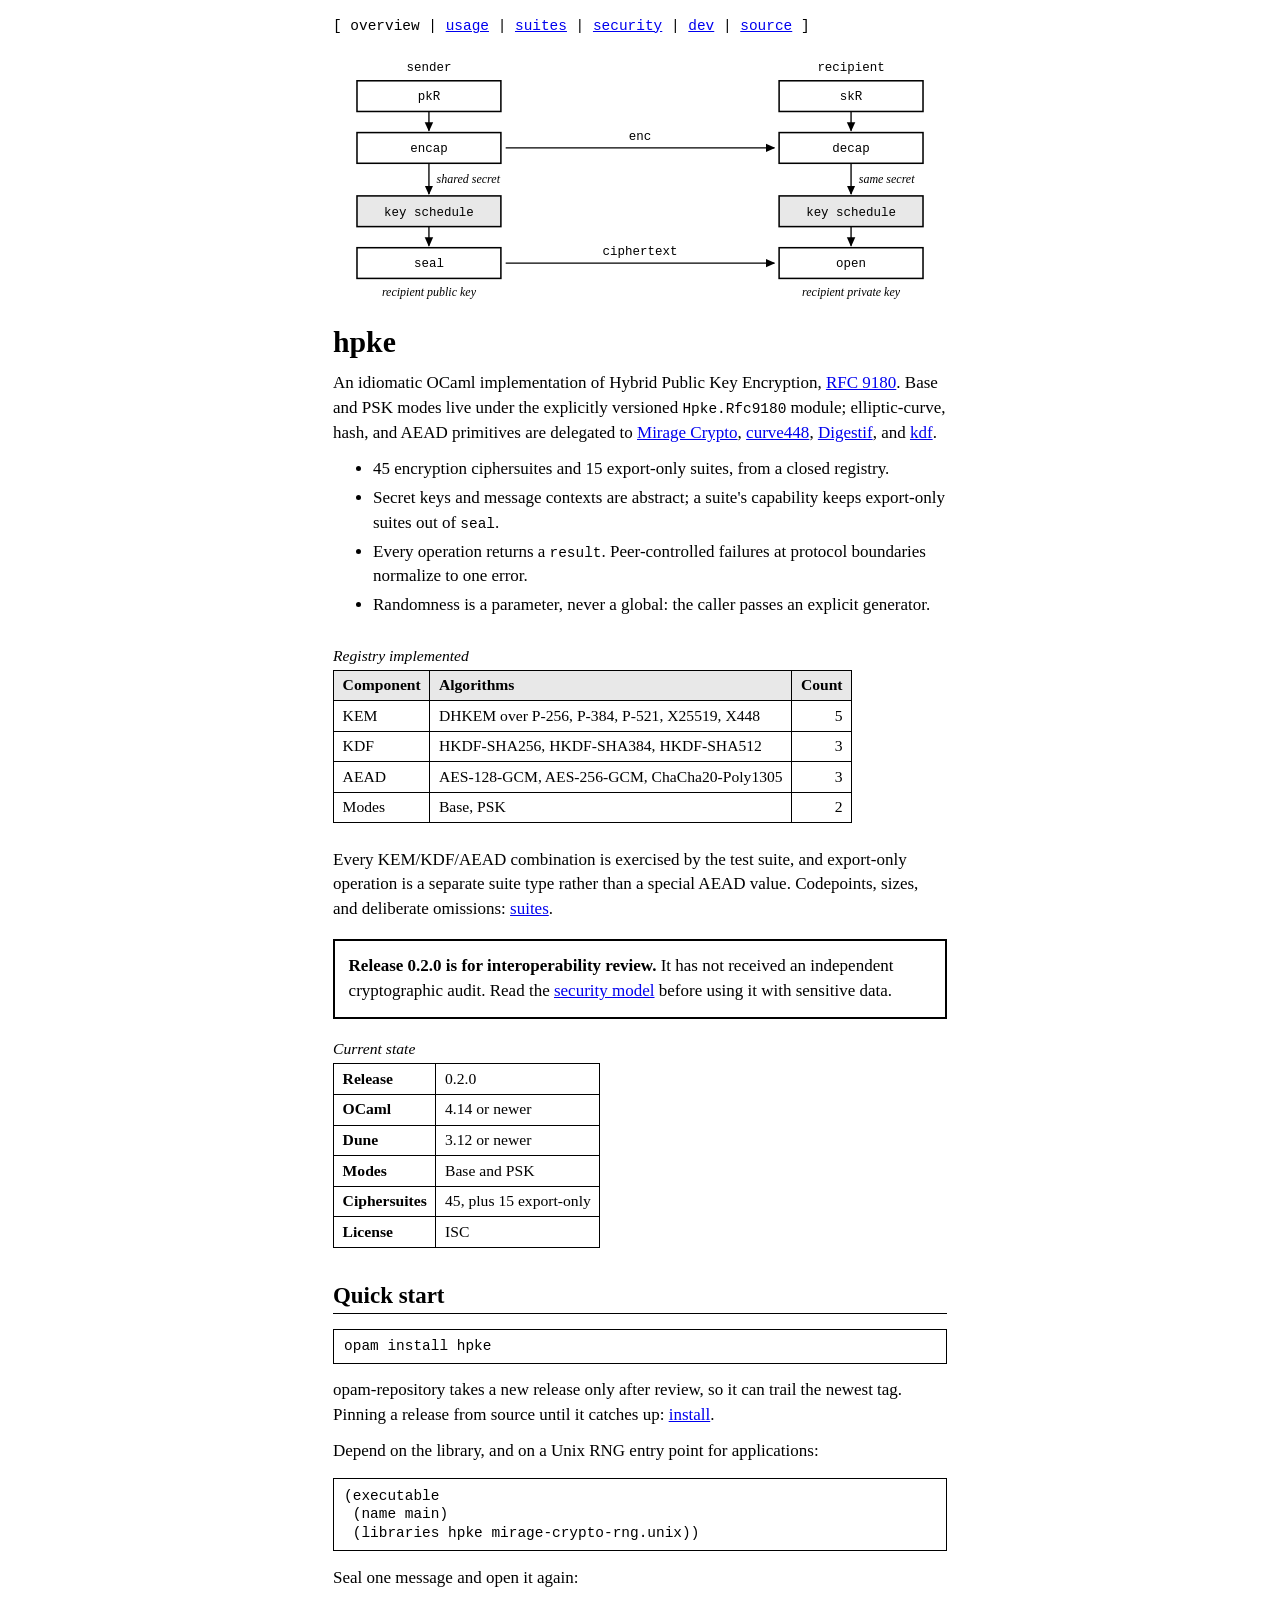
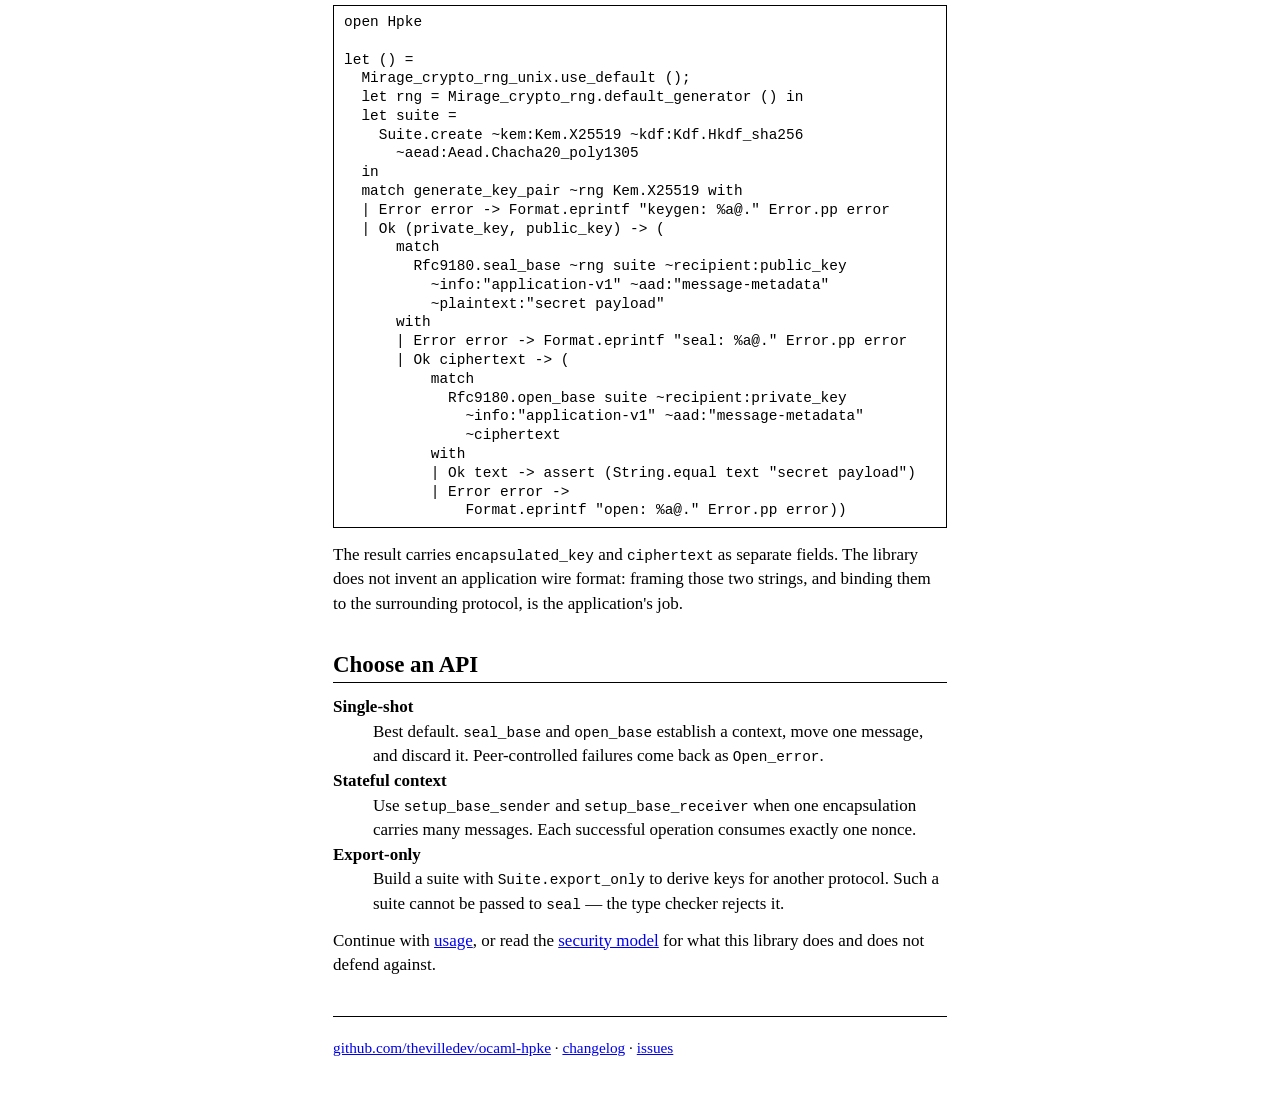
==== website/index.html @ 6ba90f2e "docs: update website release facts for 0.2.0 (#8) The website was written against 0.1.0 and merged a" ====
<!doctype html>
<html lang="en">
  <head>
    <meta charset="utf-8">
    <meta name="viewport" content="width=device-width, initial-scale=1">
    <meta
      name="description"
      content="hpke is an idiomatic OCaml implementation of RFC 9180 Hybrid Public Key Encryption, offering Base and PSK modes on Mirage Crypto primitives."
    >
    <meta name="theme-color" content="#ffffff">
    <meta property="og:type" content="website">
    <meta property="og:title" content="hpke">
    <meta
      property="og:description"
      content="RFC 9180 Hybrid Public Key Encryption for OCaml. Base and PSK modes, abstract keys, explicit randomness."
    >
    <meta property="og:url" content="https://ville.dev/ocaml-hpke/">
    <meta property="og:image" content="https://ville.dev/ocaml-hpke/og.png">
    <meta property="og:image:width" content="1200">
    <meta property="og:image:height" content="630">
    <meta property="og:image:alt" content="hpke — RFC 9180 Hybrid Public Key Encryption for OCaml">
    <meta name="twitter:card" content="summary_large_image">
    <meta name="twitter:title" content="hpke">
    <meta name="twitter:description" content="RFC 9180 Hybrid Public Key Encryption for OCaml. Base and PSK modes, abstract keys, explicit randomness.">
    <meta name="twitter:image" content="https://ville.dev/ocaml-hpke/og.png">
    <meta name="twitter:image:alt" content="hpke — RFC 9180 Hybrid Public Key Encryption for OCaml">
    <link rel="canonical" href="https://ville.dev/ocaml-hpke/">
    <link rel="stylesheet" href="styles.css">
    <title>hpke: RFC 9180 Hybrid Public Key Encryption for OCaml</title>
  </head>
  <body>
    <a class="skip-link" href="#content">Skip to content</a>
    <nav class="top" aria-label="Primary navigation">
      [ overview |
      <a href="usage.html">usage</a> |
      <a href="suites.html">suites</a> |
      <a href="security.html">security</a> |
      <a href="development.html">dev</a> |
      <a href="https://github.com/thevilledev/ocaml-hpke">source</a> ]
    </nav>

    <main id="content">
      <svg class="diagram diagram-wide" viewBox="0 0 640 268" role="img"
        aria-label="A sender encapsulates to the recipient public key, runs the HPKE key schedule, and seals a message. The encapsulated key and the ciphertext travel to the recipient, which decapsulates with its private key, runs the same key schedule, and opens the message.">
        <defs>
          <marker id="tip-w" viewBox="0 0 10 10" refX="9" refY="5" markerWidth="7" markerHeight="7" orient="auto">
            <path d="M0 0.5 L10 5 L0 9.5 Z" fill="currentColor"></path>
          </marker>
        </defs>

        <text class="lbl" x="100" y="20">sender</text>
        <rect class="box" x="25" y="30" width="150" height="32"></rect>
        <text class="lbl" x="100" y="46" dy="0.35em">pkR</text>
        <path class="flow" d="M100 62 L100 82" marker-end="url(#tip-w)"></path>
        <rect class="box" x="25" y="84" width="150" height="32"></rect>
        <text class="lbl" x="100" y="100" dy="0.35em">encap</text>
        <path class="flow" d="M100 116 L100 148" marker-end="url(#tip-w)"></path>
        <text class="cap start" x="108" y="137">shared secret</text>
        <rect class="box box-key" x="25" y="150" width="150" height="32"></rect>
        <text class="lbl" x="100" y="166" dy="0.35em">key schedule</text>
        <path class="flow" d="M100 182 L100 202" marker-end="url(#tip-w)"></path>
        <rect class="box" x="25" y="204" width="150" height="32"></rect>
        <text class="lbl" x="100" y="220" dy="0.35em">seal</text>
        <text class="cap" x="100" y="254">recipient public key</text>

        <path class="flow" d="M180 100 L460 100" marker-end="url(#tip-w)"></path>
        <text class="lbl" x="320" y="92">enc</text>
        <path class="flow" d="M180 220 L460 220" marker-end="url(#tip-w)"></path>
        <text class="lbl" x="320" y="212">ciphertext</text>

        <text class="lbl" x="540" y="20">recipient</text>
        <rect class="box" x="465" y="30" width="150" height="32"></rect>
        <text class="lbl" x="540" y="46" dy="0.35em">skR</text>
        <path class="flow" d="M540 62 L540 82" marker-end="url(#tip-w)"></path>
        <rect class="box" x="465" y="84" width="150" height="32"></rect>
        <text class="lbl" x="540" y="100" dy="0.35em">decap</text>
        <path class="flow" d="M540 116 L540 148" marker-end="url(#tip-w)"></path>
        <text class="cap start" x="548" y="137">same secret</text>
        <rect class="box box-key" x="465" y="150" width="150" height="32"></rect>
        <text class="lbl" x="540" y="166" dy="0.35em">key schedule</text>
        <path class="flow" d="M540 182 L540 202" marker-end="url(#tip-w)"></path>
        <rect class="box" x="465" y="204" width="150" height="32"></rect>
        <text class="lbl" x="540" y="220" dy="0.35em">open</text>
        <text class="cap" x="540" y="254">recipient private key</text>
      </svg>

      <svg class="diagram diagram-tall" viewBox="0 0 300 538" role="img"
        aria-label="A sender encapsulates to the recipient public key, runs the HPKE key schedule, and seals a message. The encapsulated key and the ciphertext travel to the recipient, which decapsulates with its private key, runs the same key schedule, and opens the message.">
        <defs>
          <marker id="tip-t" viewBox="0 0 10 10" refX="9" refY="5" markerWidth="7" markerHeight="7" orient="auto">
            <path d="M0 0.5 L10 5 L0 9.5 Z" fill="currentColor"></path>
          </marker>
        </defs>

        <text class="lbl" x="150" y="16">sender</text>
        <rect class="box" x="65" y="26" width="170" height="30"></rect>
        <text class="lbl" x="150" y="41" dy="0.35em">pkR</text>
        <path class="flow" d="M150 56 L150 74" marker-end="url(#tip-t)"></path>
        <rect class="box" x="65" y="76" width="170" height="30"></rect>
        <text class="lbl" x="150" y="91" dy="0.35em">encap</text>
        <path class="flow" d="M150 106 L150 124" marker-end="url(#tip-t)"></path>
        <rect class="box box-key" x="65" y="126" width="170" height="30"></rect>
        <text class="lbl" x="150" y="141" dy="0.35em">key schedule</text>
        <path class="flow" d="M150 156 L150 174" marker-end="url(#tip-t)"></path>
        <rect class="box" x="65" y="176" width="170" height="30"></rect>
        <text class="lbl" x="150" y="191" dy="0.35em">seal</text>
        <text class="cap" x="150" y="222">recipient public key</text>

        <path class="flow" d="M112 252 L112 298" marker-end="url(#tip-t)"></path>
        <text class="lbl end" x="104" y="280">enc</text>
        <path class="flow" d="M188 252 L188 298" marker-end="url(#tip-t)"></path>
        <text class="lbl start" x="196" y="280">ciphertext</text>

        <text class="lbl" x="150" y="318">recipient</text>
        <rect class="box" x="65" y="328" width="170" height="30"></rect>
        <text class="lbl" x="150" y="343" dy="0.35em">skR</text>
        <path class="flow" d="M150 358 L150 376" marker-end="url(#tip-t)"></path>
        <rect class="box" x="65" y="378" width="170" height="30"></rect>
        <text class="lbl" x="150" y="393" dy="0.35em">decap</text>
        <path class="flow" d="M150 408 L150 426" marker-end="url(#tip-t)"></path>
        <rect class="box box-key" x="65" y="428" width="170" height="30"></rect>
        <text class="lbl" x="150" y="443" dy="0.35em">key schedule</text>
        <path class="flow" d="M150 458 L150 476" marker-end="url(#tip-t)"></path>
        <rect class="box" x="65" y="478" width="170" height="30"></rect>
        <text class="lbl" x="150" y="493" dy="0.35em">open</text>
        <text class="cap" x="150" y="526">recipient private key</text>
      </svg>
      <h1>hpke</h1>

      <p>
        An idiomatic OCaml implementation of Hybrid Public Key Encryption,
        <a href="https://www.rfc-editor.org/rfc/rfc9180.html">RFC 9180</a>. Base
        and PSK modes live under the explicitly versioned
        <code>Hpke.Rfc9180</code> module; elliptic-curve, hash, and AEAD
        primitives are delegated to
        <a href="https://github.com/mirage/mirage-crypto">Mirage Crypto</a>,
        <a href="https://github.com/thevilledev/ocaml-curve448">curve448</a>,
        <a href="https://github.com/mirage/digestif">Digestif</a>, and
        <a href="https://github.com/mirage/kdf">kdf</a>.
      </p>

      <ul>
        <li>45 encryption ciphersuites and 15 export-only suites, from a closed registry.</li>
        <li>Secret keys and message contexts are abstract; a suite's capability keeps export-only suites out of <code>seal</code>.</li>
        <li>Every operation returns a <code>result</code>. Peer-controlled failures at protocol boundaries normalize to one error.</li>
        <li>Randomness is a parameter, never a global: the caller passes an explicit generator.</li>
      </ul>

      <div class="table-scroll">
        <table>
          <caption>Registry implemented</caption>
          <thead>
            <tr>
              <th scope="col">Component</th>
              <th scope="col">Algorithms</th>
              <th scope="col" class="n">Count</th>
            </tr>
          </thead>
          <tbody>
            <tr><td>KEM</td><td>DHKEM over P-256, P-384, P-521, X25519, X448</td><td class="n">5</td></tr>
            <tr><td>KDF</td><td>HKDF-SHA256, HKDF-SHA384, HKDF-SHA512</td><td class="n">3</td></tr>
            <tr><td>AEAD</td><td>AES-128-GCM, AES-256-GCM, ChaCha20-Poly1305</td><td class="n">3</td></tr>
            <tr><td>Modes</td><td>Base, PSK</td><td class="n">2</td></tr>
          </tbody>
        </table>
      </div>

      <p>
        Every KEM/KDF/AEAD combination is exercised by the test suite, and
        export-only operation is a separate suite type rather than a special
        AEAD value. Codepoints, sizes, and deliberate omissions:
        <a href="suites.html">suites</a>.
      </p>

      <div class="notice">
        <p>
          <strong>Release 0.2.0 is for interoperability review.</strong> It has
          not received an independent cryptographic audit. Read the
          <a href="security.html">security model</a> before using it with
          sensitive data.
        </p>
      </div>

      <table>
        <caption>Current state</caption>
        <tbody>
          <tr><th scope="row">Release</th><td>0.2.0</td></tr>
          <tr><th scope="row">OCaml</th><td>4.14 or newer</td></tr>
          <tr><th scope="row">Dune</th><td>3.12 or newer</td></tr>
          <tr><th scope="row">Modes</th><td>Base and PSK</td></tr>
          <tr><th scope="row">Ciphersuites</th><td>45, plus 15 export-only</td></tr>
          <tr><th scope="row">License</th><td>ISC</td></tr>
        </tbody>
      </table>

      <h2 id="quick-start">Quick start</h2>

      <pre><code>opam install hpke</code></pre>

      <p>
        opam-repository takes a new release only after review, so it can trail
        the newest tag. Pinning a release from source until it catches up:
        <a href="usage.html#install">install</a>.
      </p>

      <p>Depend on the library, and on a Unix RNG entry point for applications:</p>

      <pre><code>(executable
 (name main)
 (libraries hpke mirage-crypto-rng.unix))</code></pre>

      <p>Seal one message and open it again:</p>

      <pre><code>open Hpke

let () =
  Mirage_crypto_rng_unix.use_default ();
  let rng = Mirage_crypto_rng.default_generator () in
  let suite =
    Suite.create ~kem:Kem.X25519 ~kdf:Kdf.Hkdf_sha256
      ~aead:Aead.Chacha20_poly1305
  in
  match generate_key_pair ~rng Kem.X25519 with
  | Error error -&gt; Format.eprintf "keygen: %a@." Error.pp error
  | Ok (private_key, public_key) -&gt; (
      match
        Rfc9180.seal_base ~rng suite ~recipient:public_key
          ~info:"application-v1" ~aad:"message-metadata"
          ~plaintext:"secret payload"
      with
      | Error error -&gt; Format.eprintf "seal: %a@." Error.pp error
      | Ok ciphertext -&gt; (
          match
            Rfc9180.open_base suite ~recipient:private_key
              ~info:"application-v1" ~aad:"message-metadata"
              ~ciphertext
          with
          | Ok text -&gt; assert (String.equal text "secret payload")
          | Error error -&gt;
              Format.eprintf "open: %a@." Error.pp error))</code></pre>

      <p>
        The result carries <code>encapsulated_key</code> and
        <code>ciphertext</code> as separate fields. The library does not invent
        an application wire format: framing those two strings, and binding them
        to the surrounding protocol, is the application's job.
      </p>

      <h2 id="choose-an-api">Choose an API</h2>

      <dl>
        <dt><strong>Single-shot</strong></dt>
        <dd>Best default. <code>seal_base</code> and <code>open_base</code> establish a context, move one message, and discard it. Peer-controlled failures come back as <code>Open_error</code>.</dd>
        <dt><strong>Stateful context</strong></dt>
        <dd>Use <code>setup_base_sender</code> and <code>setup_base_receiver</code> when one encapsulation carries many messages. Each successful operation consumes exactly one nonce.</dd>
        <dt><strong>Export-only</strong></dt>
        <dd>Build a suite with <code>Suite.export_only</code> to derive keys for another protocol. Such a suite cannot be passed to <code>seal</code> — the type checker rejects it.</dd>
      </dl>

      <p>
        Continue with <a href="usage.html">usage</a>, or read the
        <a href="security.html">security model</a> for what this library
        does and does not defend against.
      </p>
    </main>

    <footer>
      <p>
        <a href="https://github.com/thevilledev/ocaml-hpke">github.com/thevilledev/ocaml-hpke</a>
        &middot; <a href="https://github.com/thevilledev/ocaml-hpke/blob/main/CHANGES.md">changelog</a>
        &middot; <a href="https://github.com/thevilledev/ocaml-hpke/issues">issues</a>
      </p>
    </footer>
  </body>
</html>
---- website/styles.css ----
/* hpke — plain black-on-white documentation. */

* {
  box-sizing: border-box;
}

html {
  background: #fff;
  color: #000;
}

body {
  margin: 0 auto;
  padding: 0.75rem 1rem 3rem;
  max-width: 76ch;
  font-family: "Times New Roman", Times, serif;
  font-size: 1.0625rem;
  line-height: 1.45;
}

h1,
h2,
h3 {
  line-height: 1.2;
  margin: 1.5em 0 0.4em;
}

h1 {
  margin-top: 0.5em;
  font-size: 1.75em;
}

h2 {
  font-size: 1.35em;
  border-bottom: 1px solid #000;
  padding-bottom: 0.15em;
}

h3 {
  font-size: 1.1em;
}

p,
ul,
ol,
dl {
  margin: 0.7em 0;
}

li {
  margin: 0.25em 0;
}

a {
  color: #00e;
}

a:visited {
  color: #551a8b;
}

hr {
  border: 0;
  border-top: 1px solid #000;
  margin: 1.6em 0;
}

code,
pre,
samp,
kbd {
  font-family: ui-monospace, "SF Mono", Menlo, Consolas, "Liberation Mono", monospace;
  font-size: 0.85em;
}

pre {
  padding: 0.5em 0.7em;
  border: 1px solid #000;
  overflow-x: auto;
  line-height: 1.3;
}

pre code {
  font-size: 1em;
}

pre.plain {
  border: 0;
  padding: 0;
}

/* Header diagram: one encapsulation, two key schedules, one direction. */

.diagram {
  display: block;
  width: 100%;
  height: auto;
  margin: 0.9em auto 0.2em;
  color: #000;
}

.diagram .box {
  fill: #fff;
  stroke: currentColor;
  stroke-width: 1.6;
}

.diagram .box-key {
  fill: #e8e8e8;
}

.diagram .flow {
  fill: none;
  stroke: currentColor;
  stroke-width: 1.4;
}

.diagram text {
  fill: currentColor;
  text-anchor: middle;
}

.diagram .lbl {
  font-family: ui-monospace, "SF Mono", Menlo, Consolas, "Liberation Mono", monospace;
  font-size: 13px;
}

.diagram .cap {
  font-style: italic;
  font-size: 12.5px;
}

.diagram .start {
  text-anchor: start;
}

.diagram .end {
  text-anchor: end;
}

.diagram-tall {
  display: none;
}

@media (max-width: 560px) {
  .diagram-wide {
    display: none;
  }

  .diagram-tall {
    display: block;
    max-width: 320px;
  }
}

nav.top {
  font-family: ui-monospace, "SF Mono", Menlo, Consolas, "Liberation Mono", monospace;
  font-size: 0.85em;
  margin: 0.25em 0 1em;
  overflow-x: auto;
  white-space: nowrap;
}

table {
  border-collapse: collapse;
  margin: 0.8em 0;
  font-size: 0.92em;
}

caption {
  caption-side: top;
  text-align: left;
  font-style: italic;
  padding: 0.15em 0;
}

th,
td {
  border: 1px solid #000;
  padding: 0.22em 0.55em;
  text-align: left;
  vertical-align: top;
}

thead th {
  background: #e8e8e8;
}

td.n,
th.n {
  text-align: right;
  font-variant-numeric: tabular-nums;
}

.table-scroll {
  overflow-x: auto;
}

.notice {
  border: 2px solid #000;
  padding: 0.5em 0.8em;
  margin: 1em 0;
}

.notice p {
  margin: 0.3em 0;
}

.fine {
  font-size: 0.85em;
}

footer {
  margin-top: 2.5em;
  border-top: 1px solid #000;
  padding-top: 0.6em;
  font-size: 0.9em;
}

.skip-link {
  position: absolute;
  left: -999px;
}

.skip-link:focus {
  position: static;
}
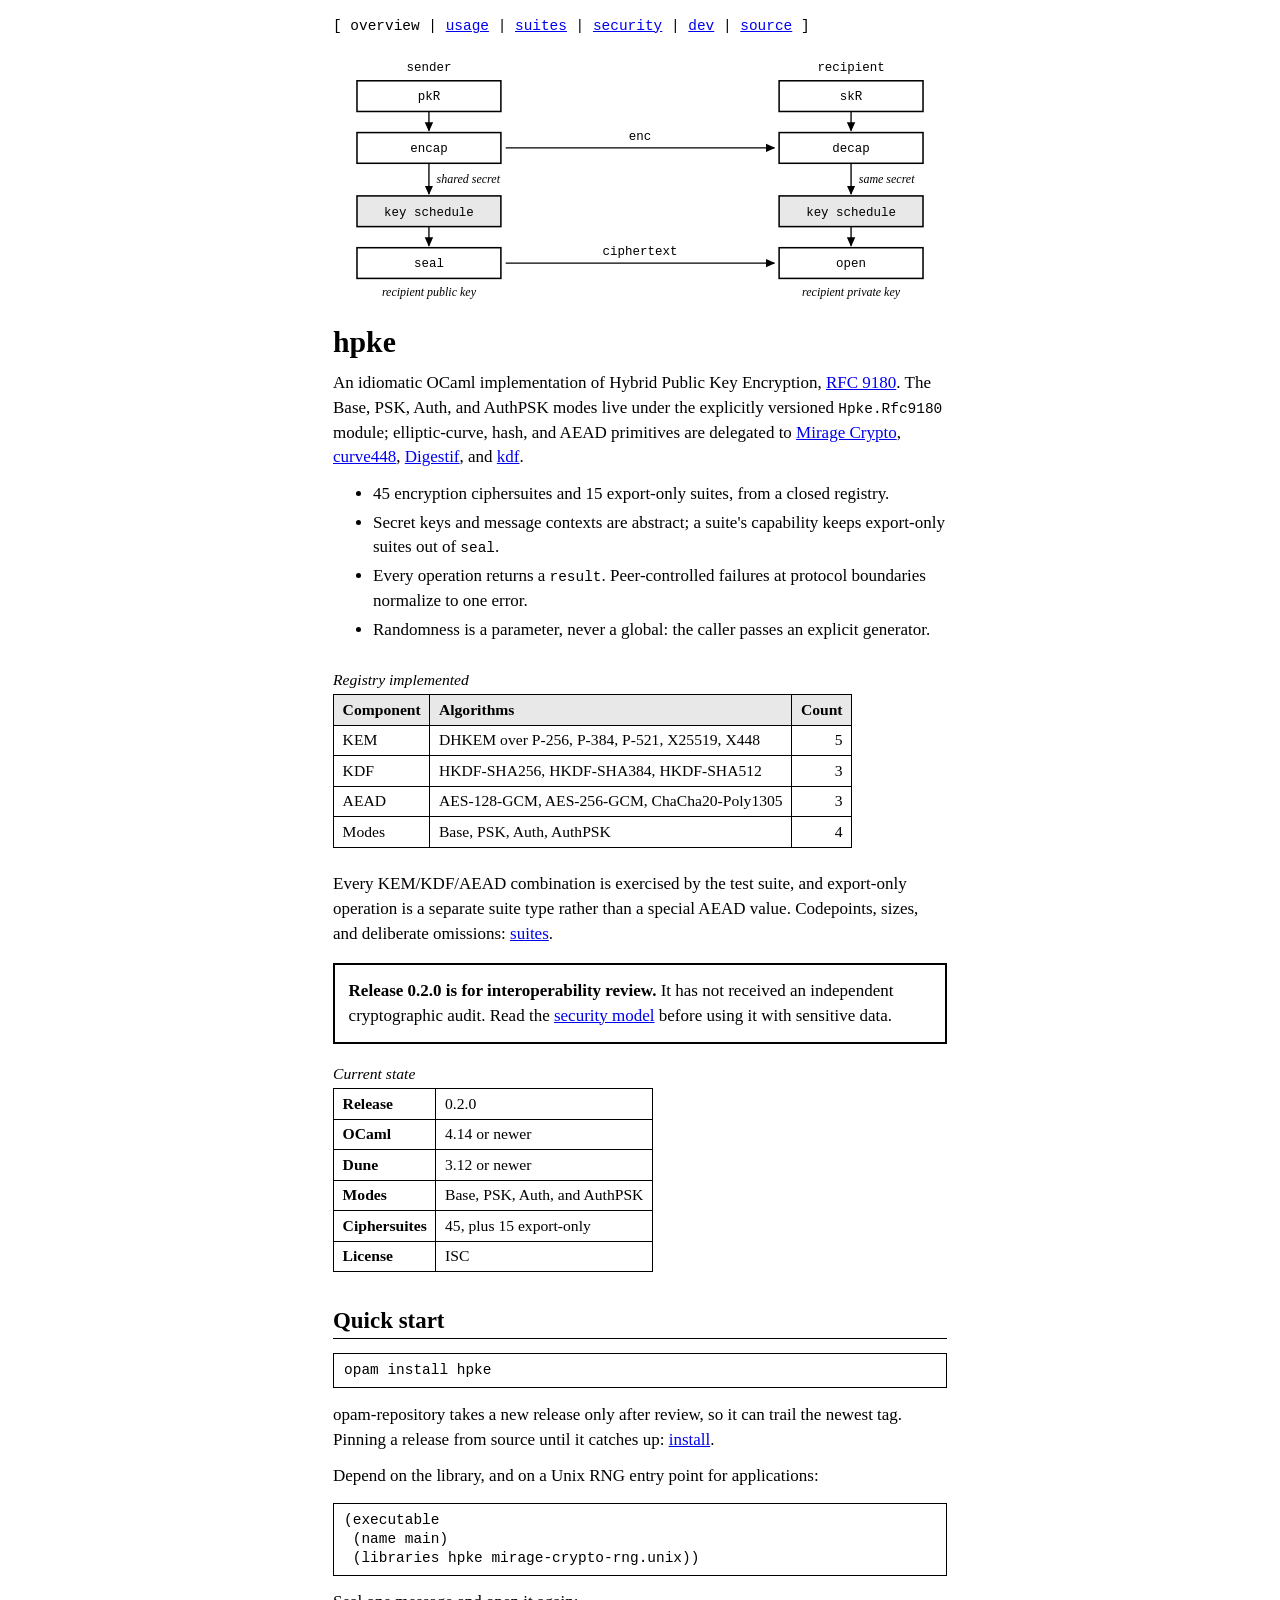
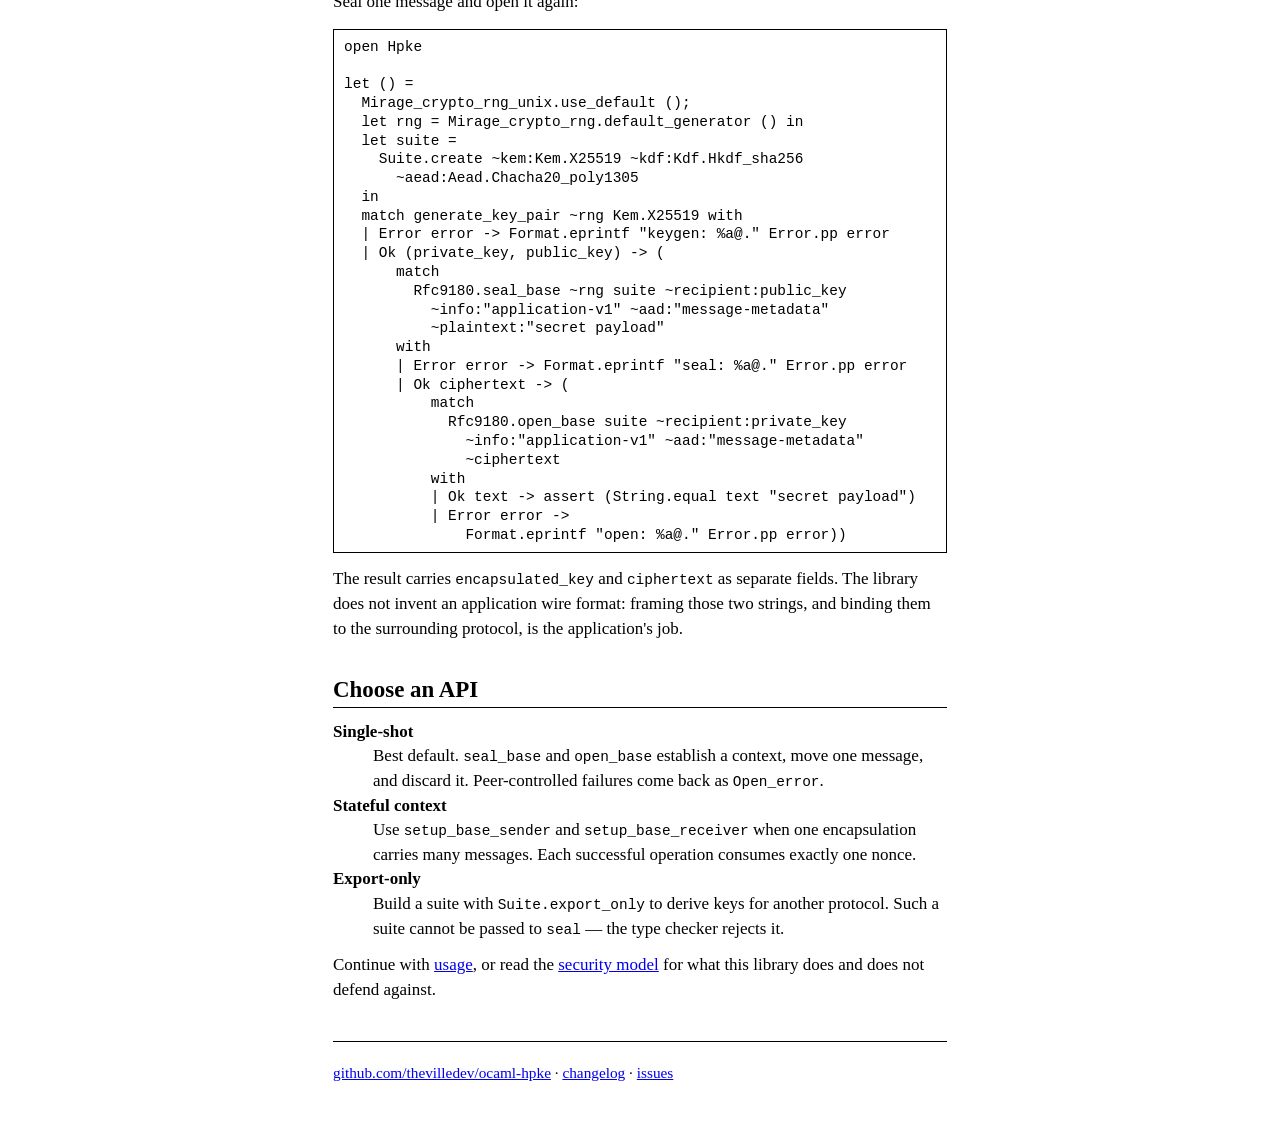
==== commit 92fe5633: "feat: add the RFC 9180 Auth and AuthPSK modes Auth and AuthPSK let a recipient check that a message " ====
--- a/website/index.html
+++ b/website/index.html
@@ -5,14 +5,14 @@
     <meta name="viewport" content="width=device-width, initial-scale=1">
     <meta
       name="description"
-      content="hpke is an idiomatic OCaml implementation of RFC 9180 Hybrid Public Key Encryption, offering Base and PSK modes on Mirage Crypto primitives."
+      content="hpke is an idiomatic OCaml implementation of RFC 9180 Hybrid Public Key Encryption, offering the Base, PSK, Auth, and AuthPSK modes on Mirage Crypto primitives."
     >
     <meta name="theme-color" content="#ffffff">
     <meta property="og:type" content="website">
     <meta property="og:title" content="hpke">
     <meta
       property="og:description"
-      content="RFC 9180 Hybrid Public Key Encryption for OCaml. Base and PSK modes, abstract keys, explicit randomness."
+      content="RFC 9180 Hybrid Public Key Encryption for OCaml. All four modes, abstract keys, explicit randomness."
     >
     <meta property="og:url" content="https://ville.dev/ocaml-hpke/">
     <meta property="og:image" content="https://ville.dev/ocaml-hpke/og.png">
@@ -21,7 +21,7 @@
     <meta property="og:image:alt" content="hpke — RFC 9180 Hybrid Public Key Encryption for OCaml">
     <meta name="twitter:card" content="summary_large_image">
     <meta name="twitter:title" content="hpke">
-    <meta name="twitter:description" content="RFC 9180 Hybrid Public Key Encryption for OCaml. Base and PSK modes, abstract keys, explicit randomness.">
+    <meta name="twitter:description" content="RFC 9180 Hybrid Public Key Encryption for OCaml. All four modes, abstract keys, explicit randomness.">
     <meta name="twitter:image" content="https://ville.dev/ocaml-hpke/og.png">
     <meta name="twitter:image:alt" content="hpke — RFC 9180 Hybrid Public Key Encryption for OCaml">
     <link rel="canonical" href="https://ville.dev/ocaml-hpke/">
@@ -129,8 +129,8 @@
 
       <p>
         An idiomatic OCaml implementation of Hybrid Public Key Encryption,
-        <a href="https://www.rfc-editor.org/rfc/rfc9180.html">RFC 9180</a>. Base
-        and PSK modes live under the explicitly versioned
+        <a href="https://www.rfc-editor.org/rfc/rfc9180.html">RFC 9180</a>. The
+        Base, PSK, Auth, and AuthPSK modes live under the explicitly versioned
         <code>Hpke.Rfc9180</code> module; elliptic-curve, hash, and AEAD
         primitives are delegated to
         <a href="https://github.com/mirage/mirage-crypto">Mirage Crypto</a>,
@@ -160,7 +160,7 @@
             <tr><td>KEM</td><td>DHKEM over P-256, P-384, P-521, X25519, X448</td><td class="n">5</td></tr>
             <tr><td>KDF</td><td>HKDF-SHA256, HKDF-SHA384, HKDF-SHA512</td><td class="n">3</td></tr>
             <tr><td>AEAD</td><td>AES-128-GCM, AES-256-GCM, ChaCha20-Poly1305</td><td class="n">3</td></tr>
-            <tr><td>Modes</td><td>Base, PSK</td><td class="n">2</td></tr>
+            <tr><td>Modes</td><td>Base, PSK, Auth, AuthPSK</td><td class="n">4</td></tr>
           </tbody>
         </table>
       </div>
@@ -187,7 +187,7 @@
           <tr><th scope="row">Release</th><td>0.2.0</td></tr>
           <tr><th scope="row">OCaml</th><td>4.14 or newer</td></tr>
           <tr><th scope="row">Dune</th><td>3.12 or newer</td></tr>
-          <tr><th scope="row">Modes</th><td>Base and PSK</td></tr>
+          <tr><th scope="row">Modes</th><td>Base, PSK, Auth, and AuthPSK</td></tr>
           <tr><th scope="row">Ciphersuites</th><td>45, plus 15 export-only</td></tr>
           <tr><th scope="row">License</th><td>ISC</td></tr>
         </tbody>
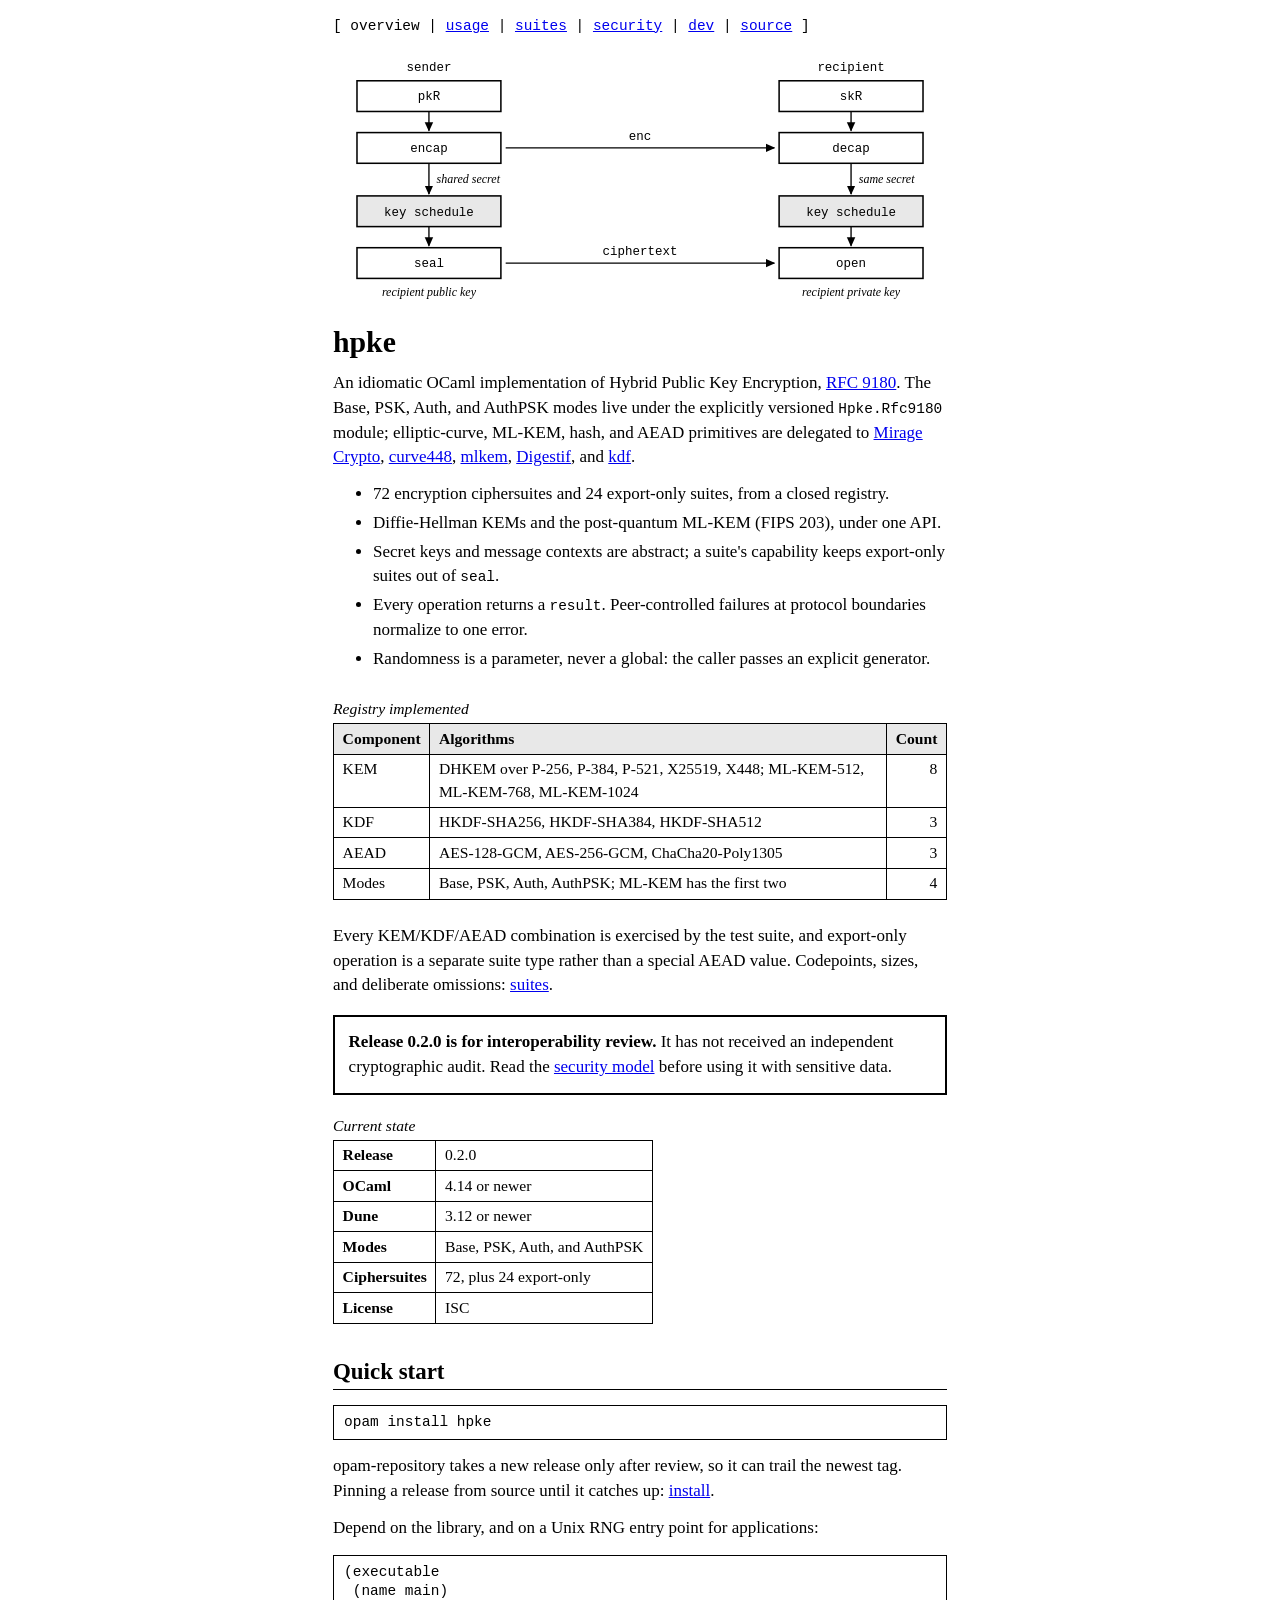
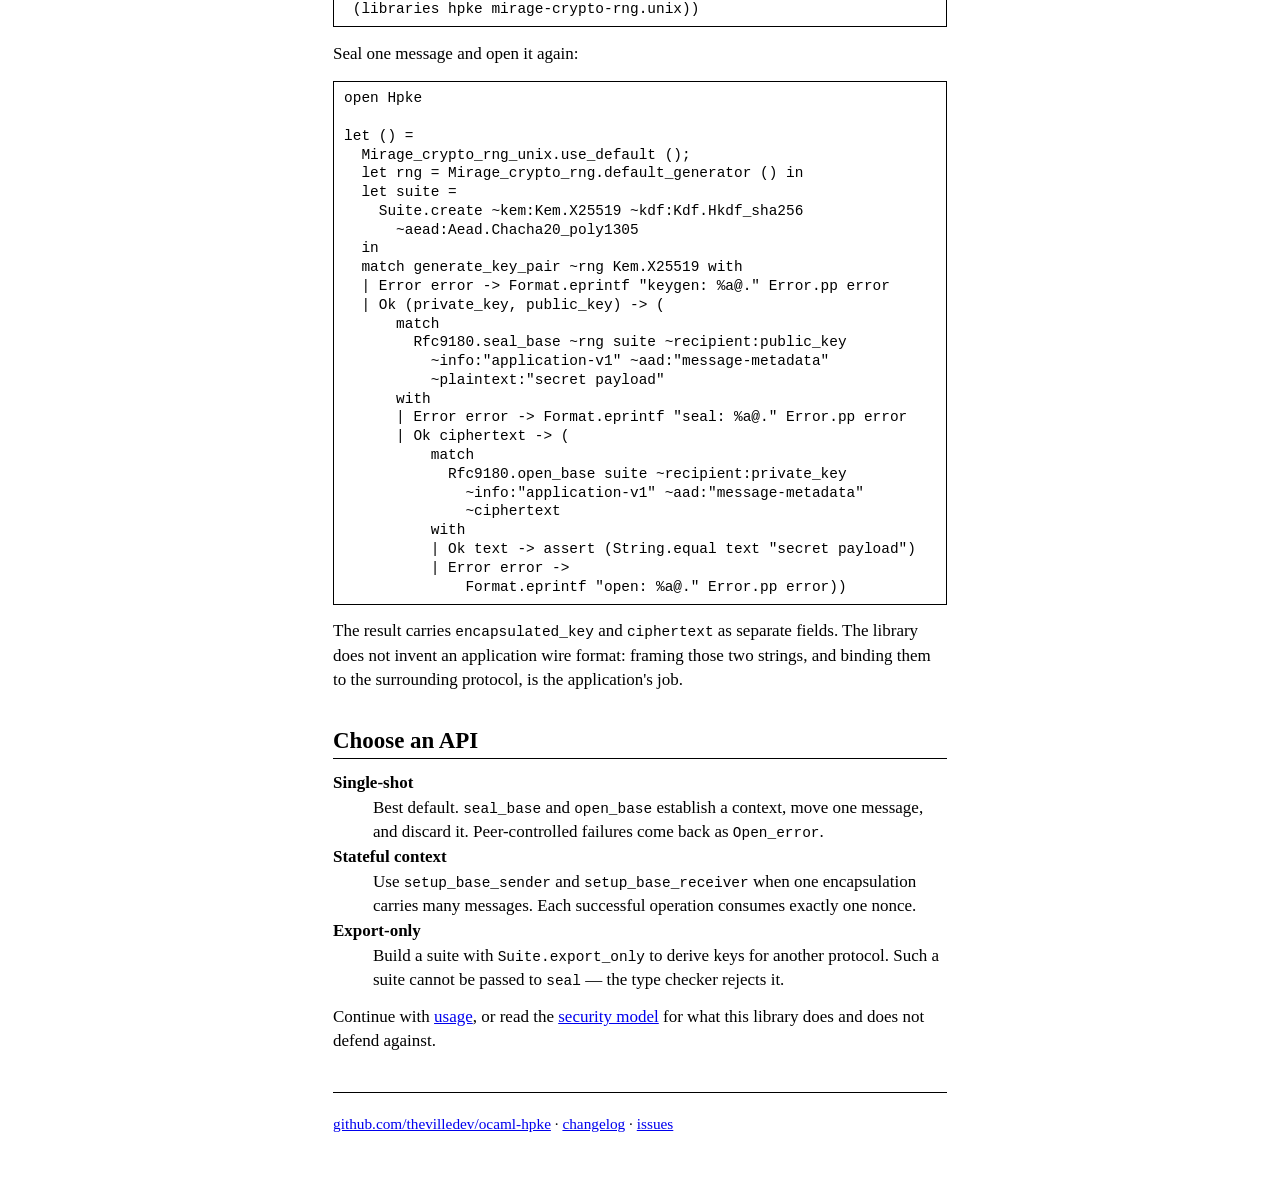
==== commit a70a8e35: "feat: add the ML-KEM KEMs Post-quantum KEMs were deferred because no maintained OCaml primitive exis" ====
--- a/website/index.html
+++ b/website/index.html
@@ -131,16 +131,18 @@
         An idiomatic OCaml implementation of Hybrid Public Key Encryption,
         <a href="https://www.rfc-editor.org/rfc/rfc9180.html">RFC 9180</a>. The
         Base, PSK, Auth, and AuthPSK modes live under the explicitly versioned
-        <code>Hpke.Rfc9180</code> module; elliptic-curve, hash, and AEAD
+        <code>Hpke.Rfc9180</code> module; elliptic-curve, ML-KEM, hash, and AEAD
         primitives are delegated to
         <a href="https://github.com/mirage/mirage-crypto">Mirage Crypto</a>,
         <a href="https://github.com/thevilledev/ocaml-curve448">curve448</a>,
+        <a href="https://github.com/thevilledev/ocaml-pq">mlkem</a>,
         <a href="https://github.com/mirage/digestif">Digestif</a>, and
         <a href="https://github.com/mirage/kdf">kdf</a>.
       </p>
 
       <ul>
-        <li>45 encryption ciphersuites and 15 export-only suites, from a closed registry.</li>
+        <li>72 encryption ciphersuites and 24 export-only suites, from a closed registry.</li>
+        <li>Diffie-Hellman KEMs and the post-quantum ML-KEM (FIPS 203), under one API.</li>
         <li>Secret keys and message contexts are abstract; a suite's capability keeps export-only suites out of <code>seal</code>.</li>
         <li>Every operation returns a <code>result</code>. Peer-controlled failures at protocol boundaries normalize to one error.</li>
         <li>Randomness is a parameter, never a global: the caller passes an explicit generator.</li>
@@ -157,10 +159,10 @@
             </tr>
           </thead>
           <tbody>
-            <tr><td>KEM</td><td>DHKEM over P-256, P-384, P-521, X25519, X448</td><td class="n">5</td></tr>
+            <tr><td>KEM</td><td>DHKEM over P-256, P-384, P-521, X25519, X448; ML-KEM-512, ML-KEM-768, ML-KEM-1024</td><td class="n">8</td></tr>
             <tr><td>KDF</td><td>HKDF-SHA256, HKDF-SHA384, HKDF-SHA512</td><td class="n">3</td></tr>
             <tr><td>AEAD</td><td>AES-128-GCM, AES-256-GCM, ChaCha20-Poly1305</td><td class="n">3</td></tr>
-            <tr><td>Modes</td><td>Base, PSK, Auth, AuthPSK</td><td class="n">4</td></tr>
+            <tr><td>Modes</td><td>Base, PSK, Auth, AuthPSK; ML-KEM has the first two</td><td class="n">4</td></tr>
           </tbody>
         </table>
       </div>
@@ -188,7 +190,7 @@
           <tr><th scope="row">OCaml</th><td>4.14 or newer</td></tr>
           <tr><th scope="row">Dune</th><td>3.12 or newer</td></tr>
           <tr><th scope="row">Modes</th><td>Base, PSK, Auth, and AuthPSK</td></tr>
-          <tr><th scope="row">Ciphersuites</th><td>45, plus 15 export-only</td></tr>
+          <tr><th scope="row">Ciphersuites</th><td>72, plus 24 export-only</td></tr>
           <tr><th scope="row">License</th><td>ISC</td></tr>
         </tbody>
       </table>
--- a/website/styles.css
+++ b/website/styles.css
@@ -192,6 +192,12 @@
   font-variant-numeric: tabular-nums;
 }
 
+/* A table of many columns gives up some padding to stay inside the page. */
+table.dense th,
+table.dense td {
+  padding: 0.22em 0.4em;
+}
+
 .table-scroll {
   overflow-x: auto;
 }
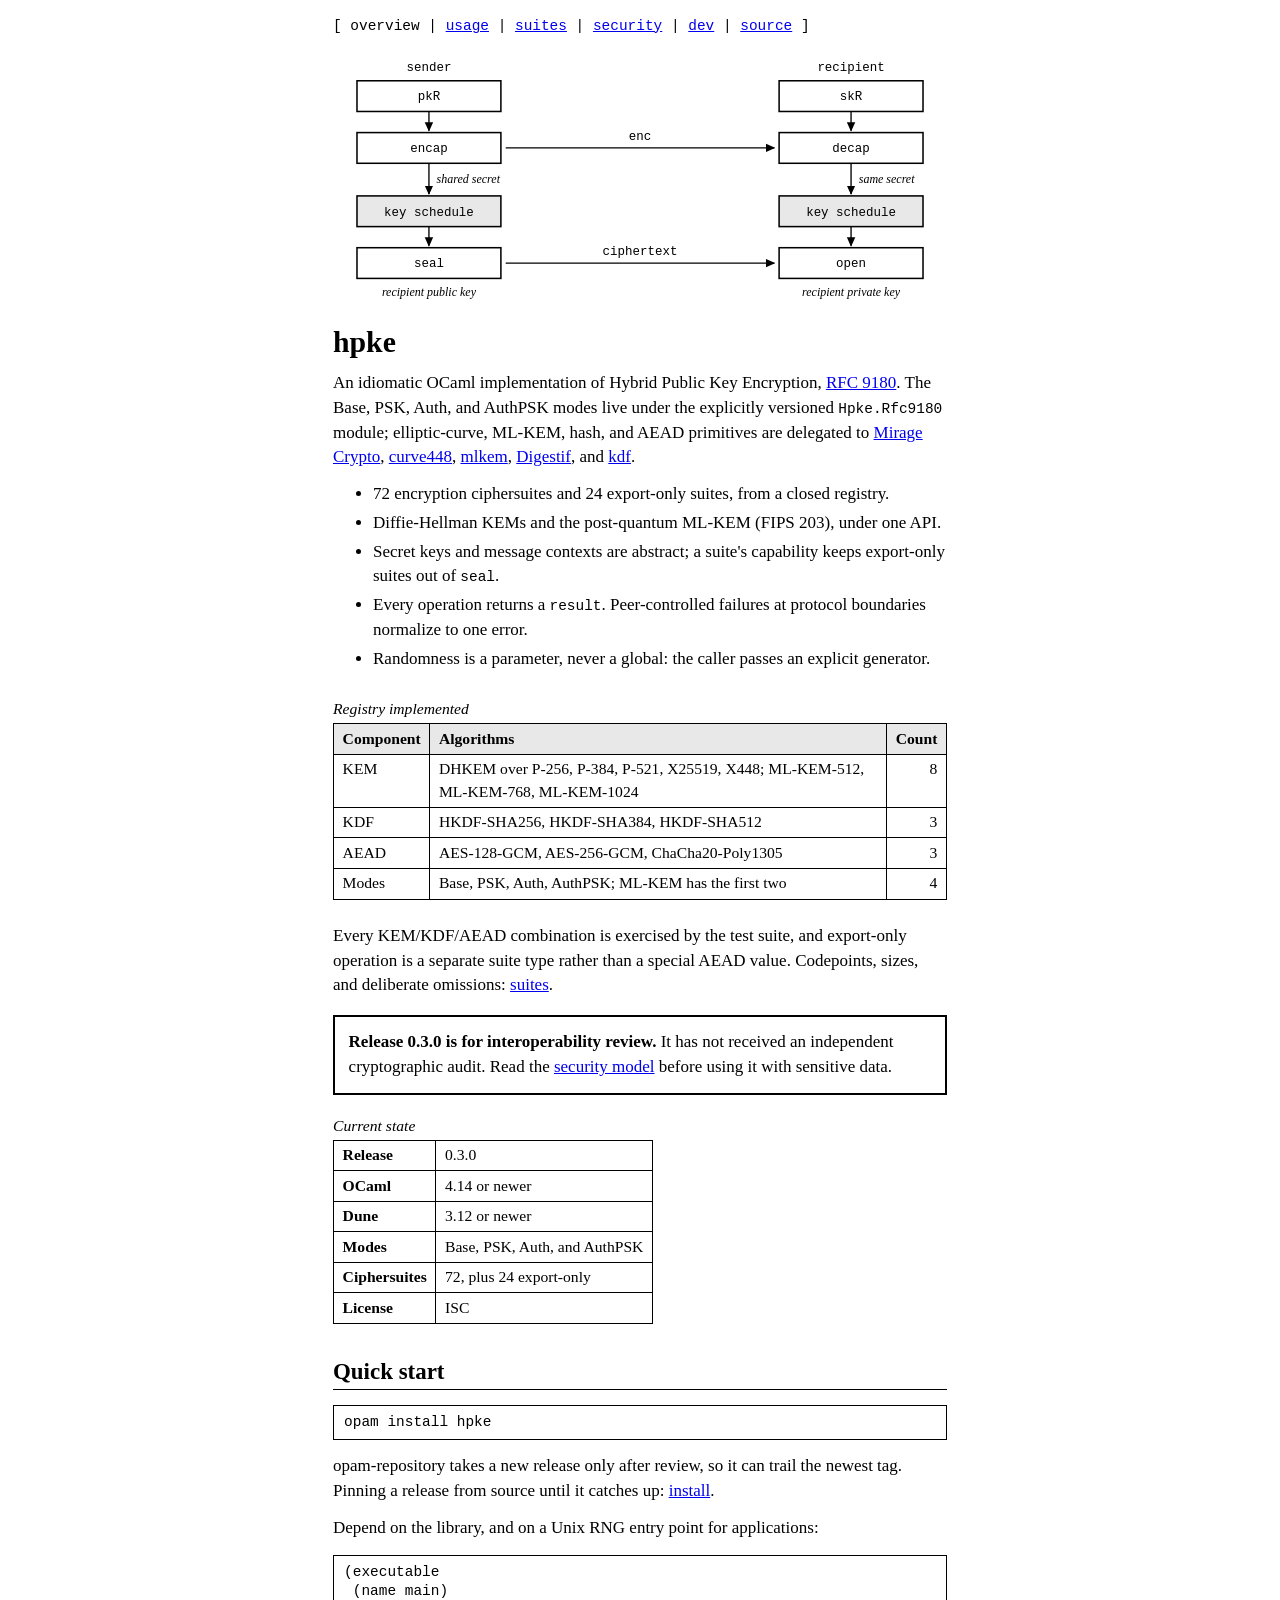
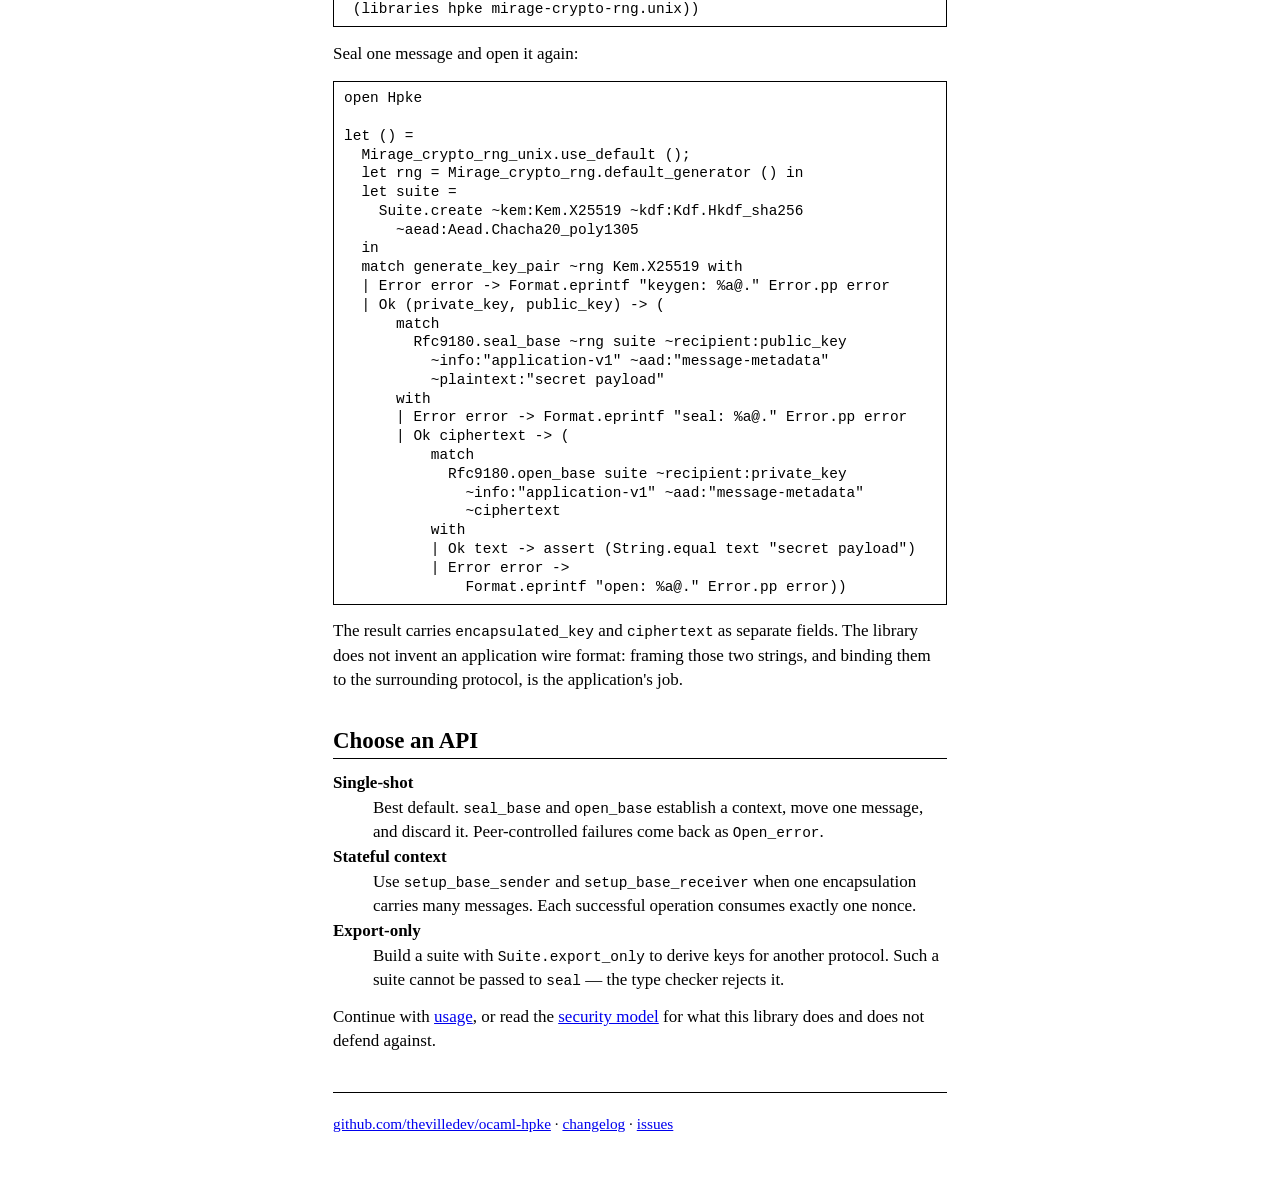
==== commit d1567cb2: "chore: prep release v0.3.0 Date the 0.3.0 changelog for its intended release and open it with what t" ====
--- a/website/index.html
+++ b/website/index.html
@@ -176,7 +176,7 @@
 
       <div class="notice">
         <p>
-          <strong>Release 0.2.0 is for interoperability review.</strong> It has
+          <strong>Release 0.3.0 is for interoperability review.</strong> It has
           not received an independent cryptographic audit. Read the
           <a href="security.html">security model</a> before using it with
           sensitive data.
@@ -186,7 +186,7 @@
       <table>
         <caption>Current state</caption>
         <tbody>
-          <tr><th scope="row">Release</th><td>0.2.0</td></tr>
+          <tr><th scope="row">Release</th><td>0.3.0</td></tr>
           <tr><th scope="row">OCaml</th><td>4.14 or newer</td></tr>
           <tr><th scope="row">Dune</th><td>3.12 or newer</td></tr>
           <tr><th scope="row">Modes</th><td>Base, PSK, Auth, and AuthPSK</td></tr>
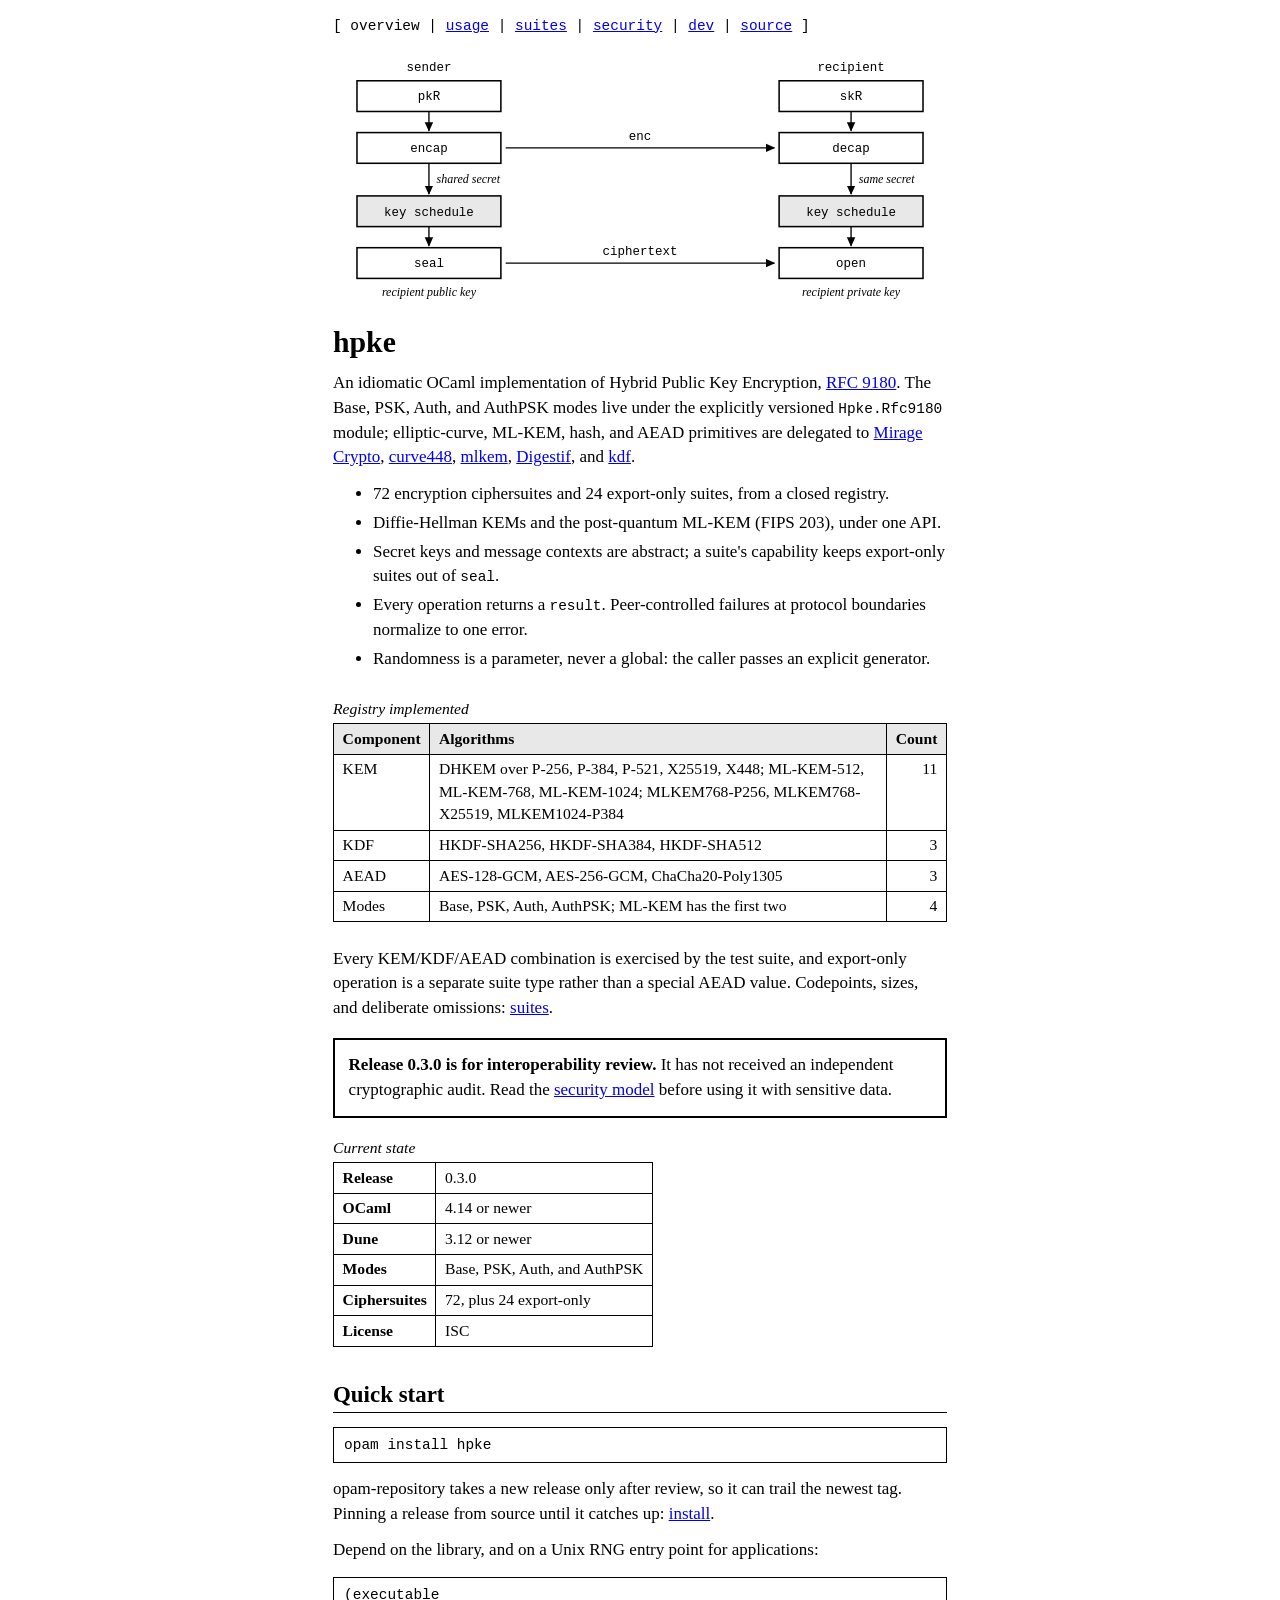
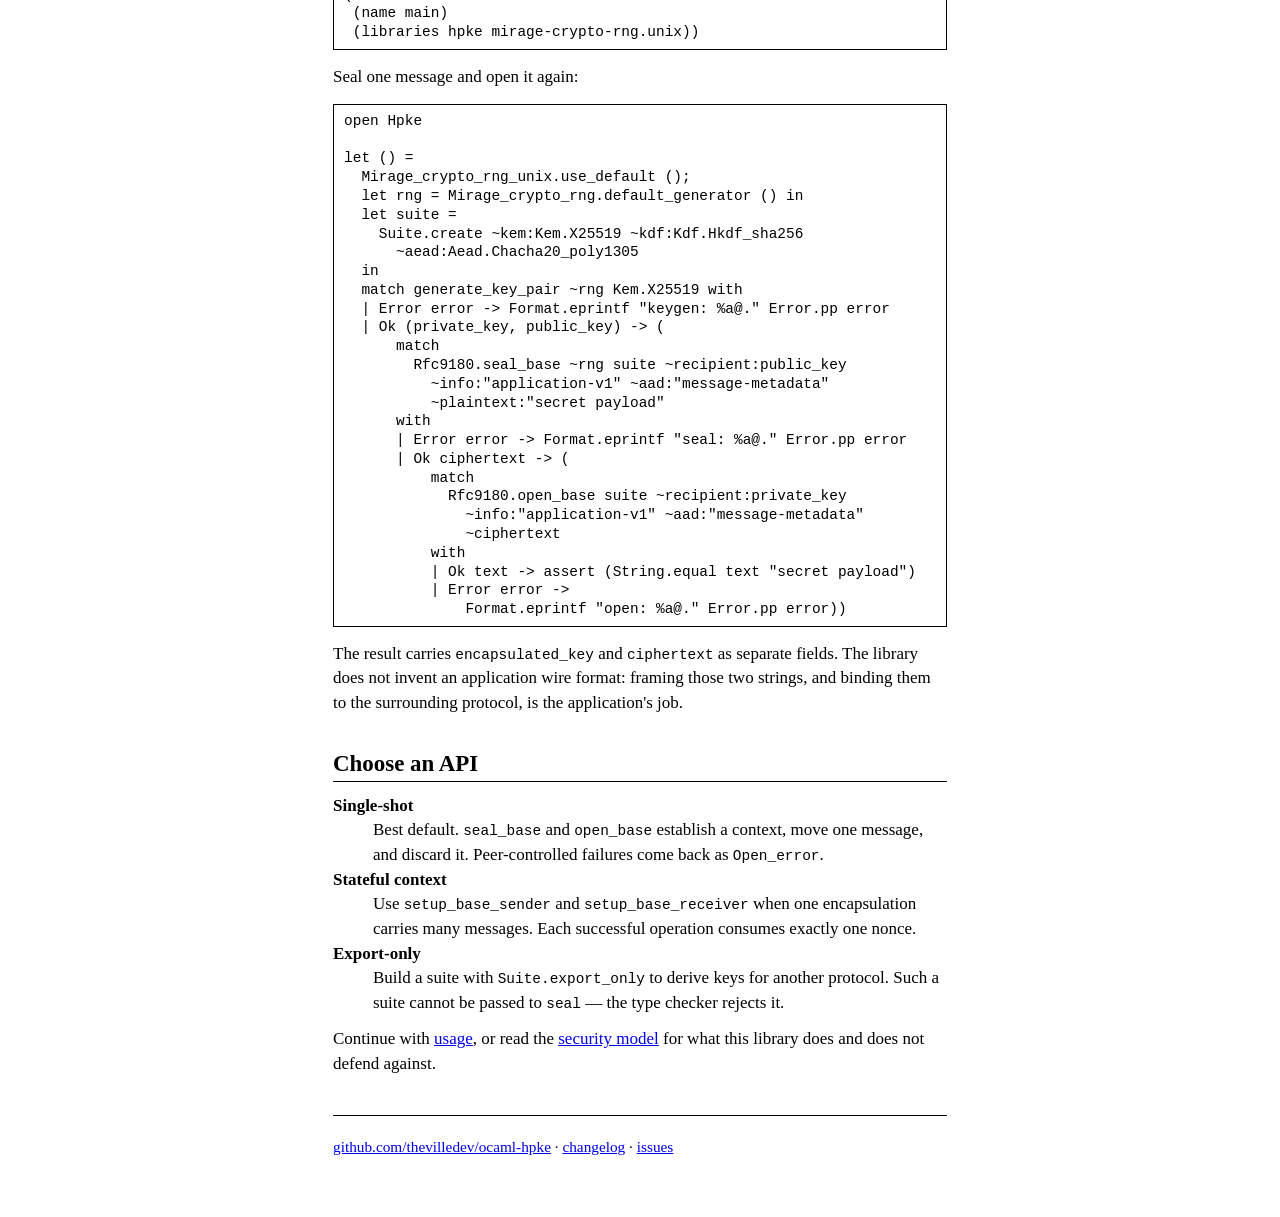
==== commit 5754e913: "feat: add the PQ/T hybrid KEMs Add MLKEM768-P256 (0x0050), MLKEM768-X25519 / X-Wing (0x647a), and ML" ====
--- a/website/index.html
+++ b/website/index.html
@@ -159,7 +159,7 @@
             </tr>
           </thead>
           <tbody>
-            <tr><td>KEM</td><td>DHKEM over P-256, P-384, P-521, X25519, X448; ML-KEM-512, ML-KEM-768, ML-KEM-1024</td><td class="n">8</td></tr>
+            <tr><td>KEM</td><td>DHKEM over P-256, P-384, P-521, X25519, X448; ML-KEM-512, ML-KEM-768, ML-KEM-1024; MLKEM768-P256, MLKEM768-X25519, MLKEM1024-P384</td><td class="n">11</td></tr>
             <tr><td>KDF</td><td>HKDF-SHA256, HKDF-SHA384, HKDF-SHA512</td><td class="n">3</td></tr>
             <tr><td>AEAD</td><td>AES-128-GCM, AES-256-GCM, ChaCha20-Poly1305</td><td class="n">3</td></tr>
             <tr><td>Modes</td><td>Base, PSK, Auth, AuthPSK; ML-KEM has the first two</td><td class="n">4</td></tr>
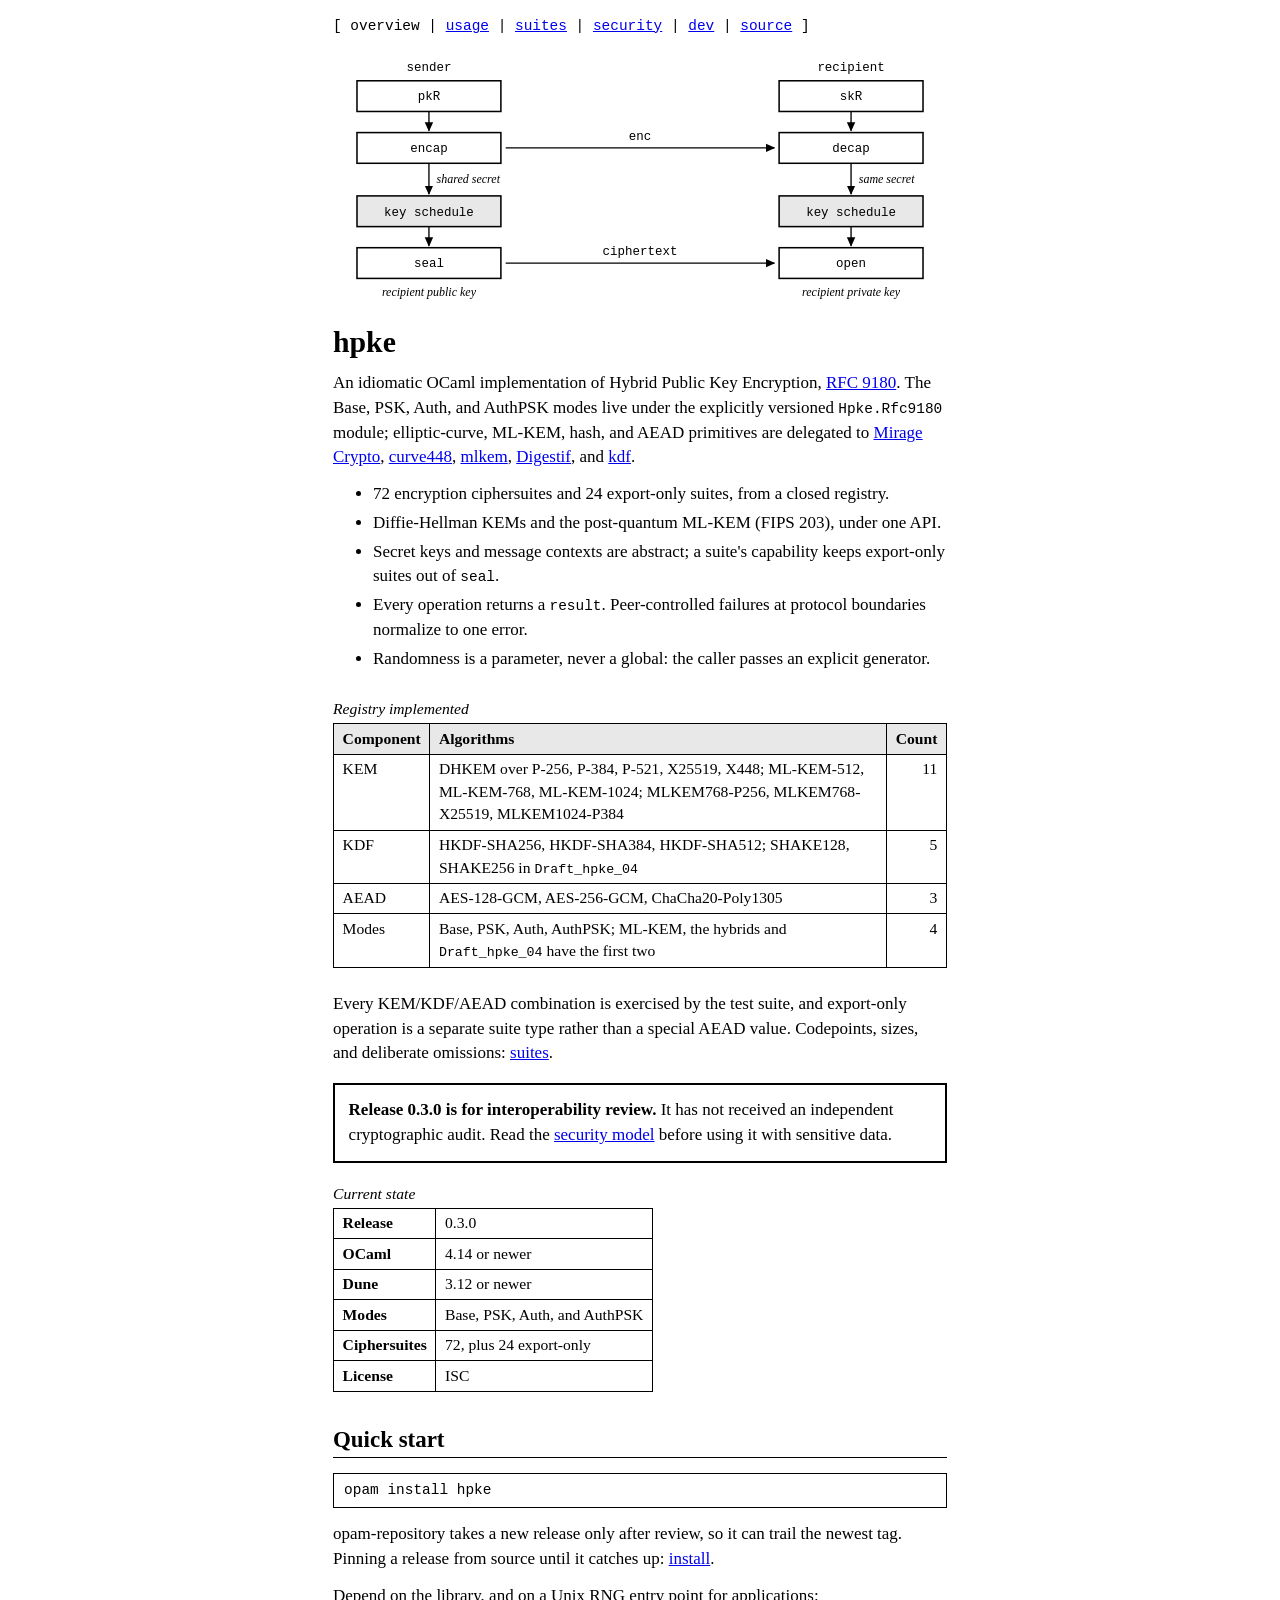
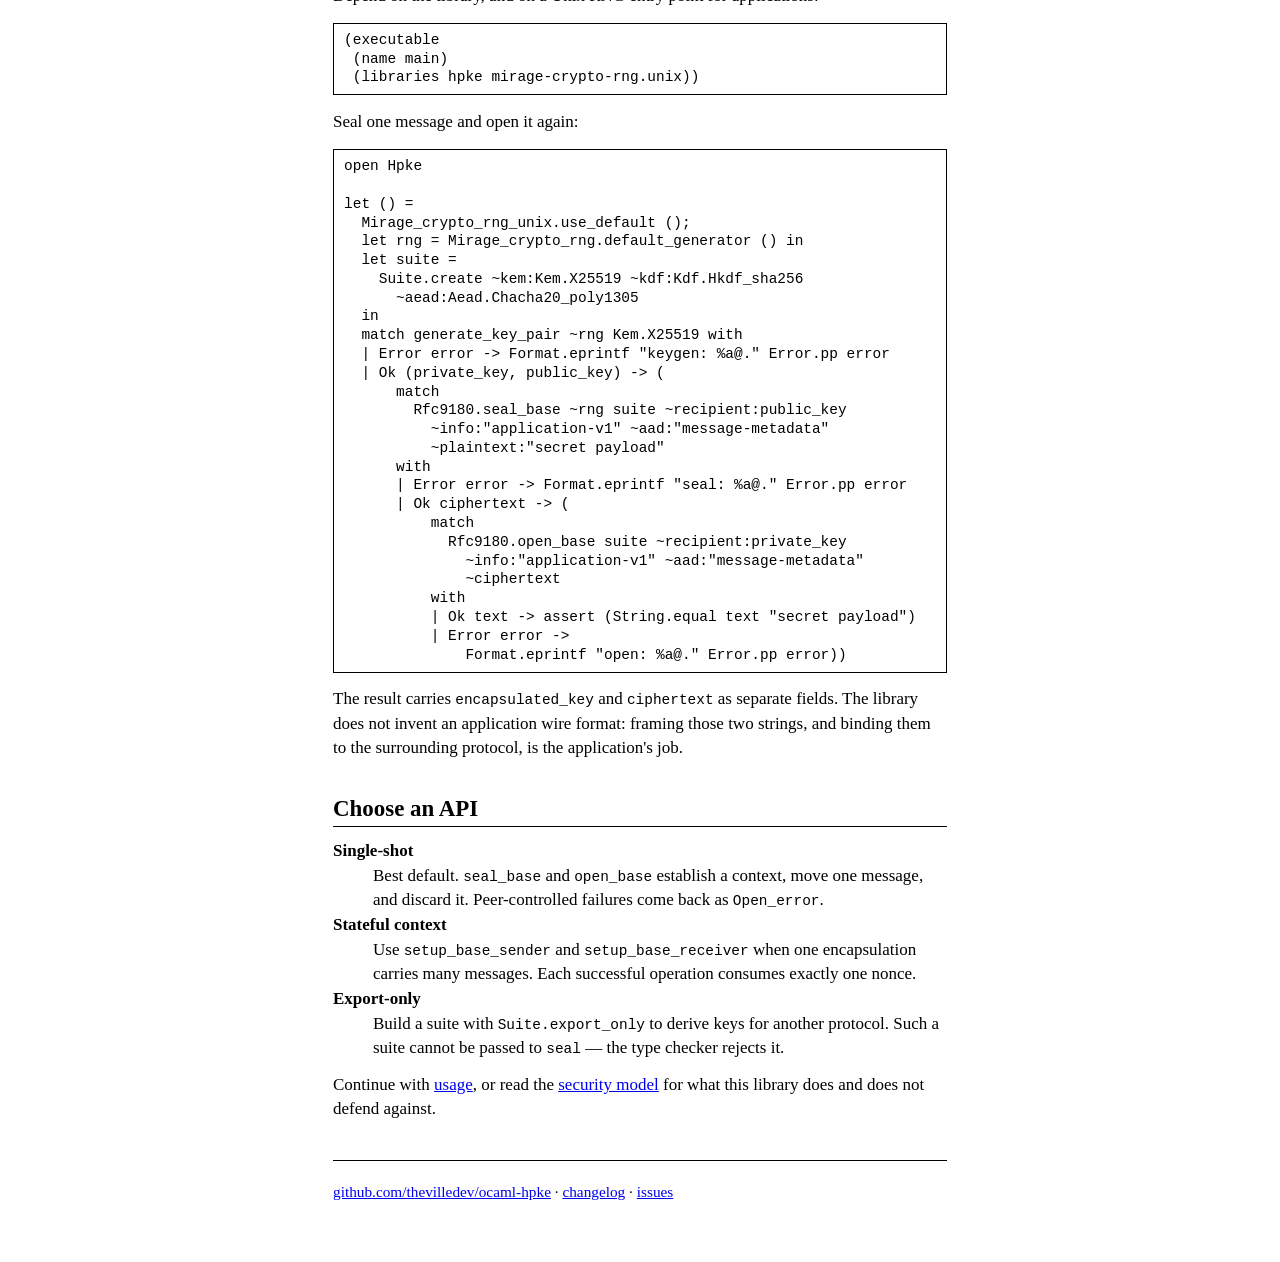
==== commit 5433fce6: "feat: add Hpke.Draft_hpke_04 with the SHAKE KDFs Add HPKE as draft-ietf-hpke-hpke-04 specifies it, i" ====
--- a/website/index.html
+++ b/website/index.html
@@ -160,9 +160,9 @@
           </thead>
           <tbody>
             <tr><td>KEM</td><td>DHKEM over P-256, P-384, P-521, X25519, X448; ML-KEM-512, ML-KEM-768, ML-KEM-1024; MLKEM768-P256, MLKEM768-X25519, MLKEM1024-P384</td><td class="n">11</td></tr>
-            <tr><td>KDF</td><td>HKDF-SHA256, HKDF-SHA384, HKDF-SHA512</td><td class="n">3</td></tr>
+            <tr><td>KDF</td><td>HKDF-SHA256, HKDF-SHA384, HKDF-SHA512; SHAKE128, SHAKE256 in <code>Draft_hpke_04</code></td><td class="n">5</td></tr>
             <tr><td>AEAD</td><td>AES-128-GCM, AES-256-GCM, ChaCha20-Poly1305</td><td class="n">3</td></tr>
-            <tr><td>Modes</td><td>Base, PSK, Auth, AuthPSK; ML-KEM has the first two</td><td class="n">4</td></tr>
+            <tr><td>Modes</td><td>Base, PSK, Auth, AuthPSK; ML-KEM, the hybrids and <code>Draft_hpke_04</code> have the first two</td><td class="n">4</td></tr>
           </tbody>
         </table>
       </div>
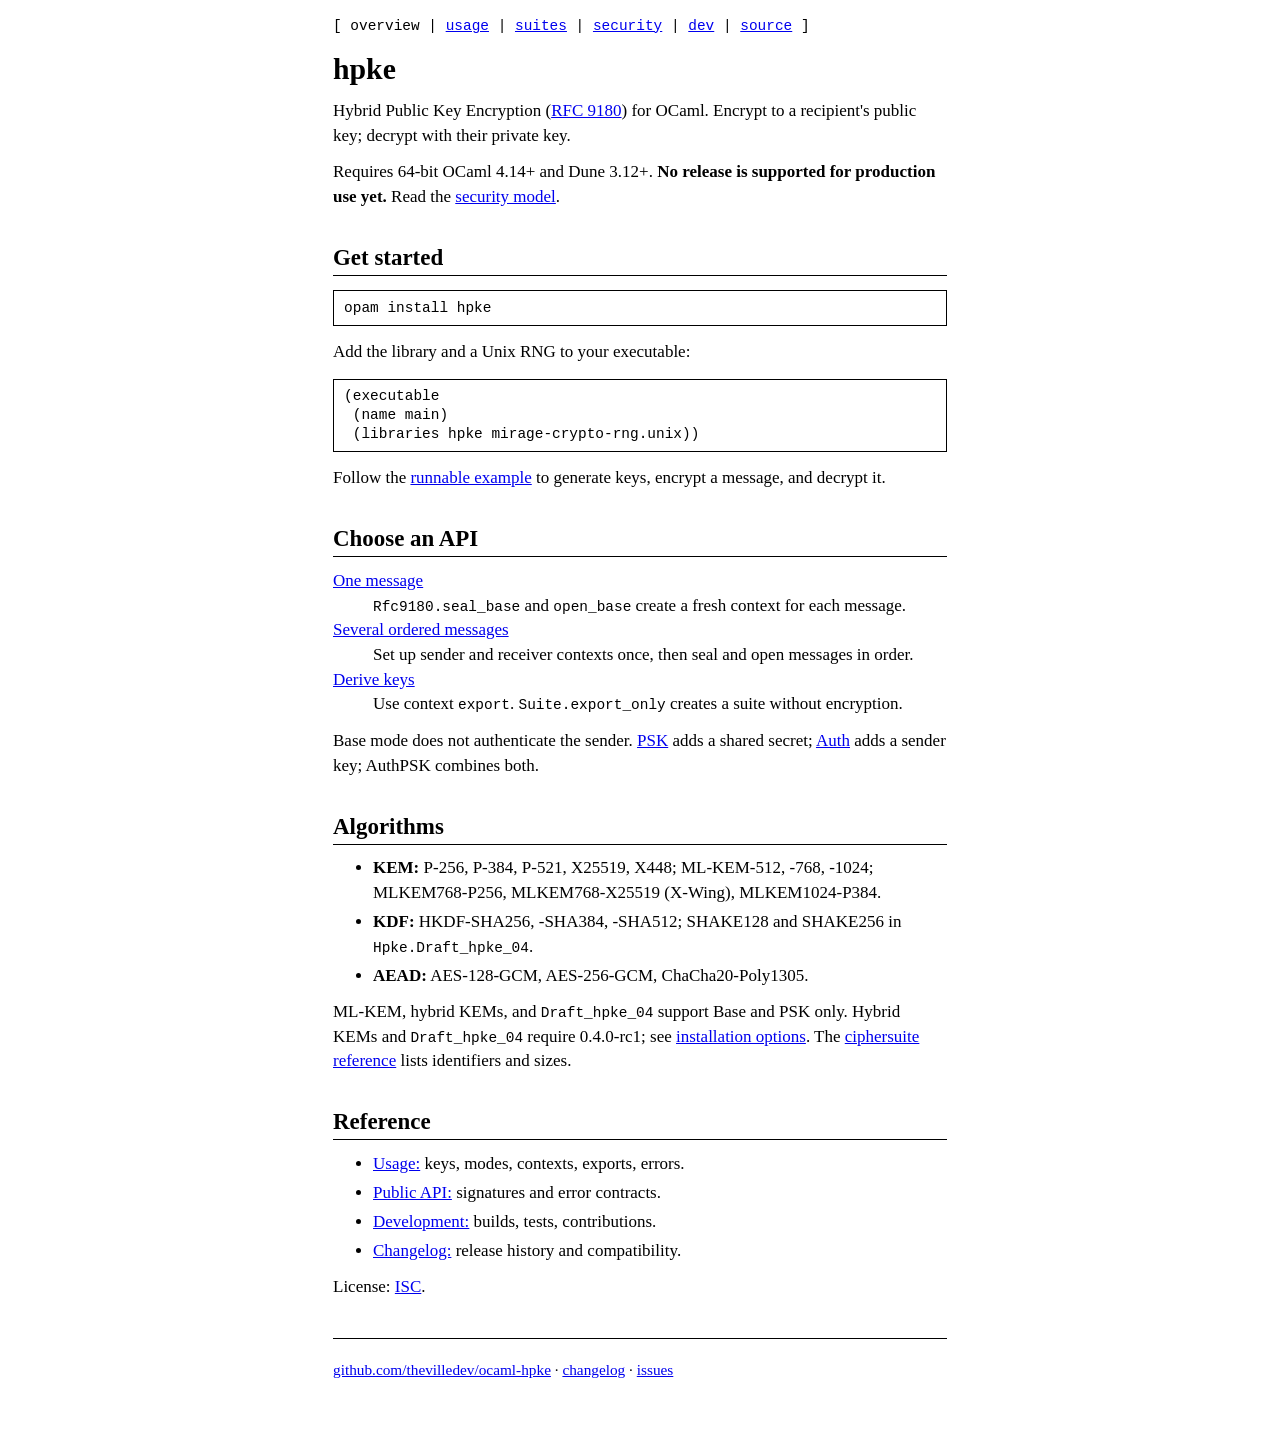
==== commit 02ed6ff1: "docs: clarify setup and usage Lead with a runnable example and shorten the README and website guides" ====
--- a/website/index.html
+++ b/website/index.html
@@ -5,14 +5,14 @@
     <meta name="viewport" content="width=device-width, initial-scale=1">
     <meta
       name="description"
-      content="hpke is an idiomatic OCaml implementation of RFC 9180 Hybrid Public Key Encryption, offering the Base, PSK, Auth, and AuthPSK modes on Mirage Crypto primitives."
+      content="Hybrid Public Key Encryption for OCaml. Install the library, run an example, and choose an API."
     >
     <meta name="theme-color" content="#ffffff">
     <meta property="og:type" content="website">
     <meta property="og:title" content="hpke">
     <meta
       property="og:description"
-      content="RFC 9180 Hybrid Public Key Encryption for OCaml. All four modes, abstract keys, explicit randomness."
+      content="Hybrid Public Key Encryption for OCaml. Installation, examples, and API reference."
     >
     <meta property="og:url" content="https://ville.dev/ocaml-hpke/">
     <meta property="og:image" content="https://ville.dev/ocaml-hpke/og.png">
@@ -21,7 +21,7 @@
     <meta property="og:image:alt" content="hpke — RFC 9180 Hybrid Public Key Encryption for OCaml">
     <meta name="twitter:card" content="summary_large_image">
     <meta name="twitter:title" content="hpke">
-    <meta name="twitter:description" content="RFC 9180 Hybrid Public Key Encryption for OCaml. All four modes, abstract keys, explicit randomness.">
+    <meta name="twitter:description" content="Hybrid Public Key Encryption for OCaml. Installation, examples, and API reference.">
     <meta name="twitter:image" content="https://ville.dev/ocaml-hpke/og.png">
     <meta name="twitter:image:alt" content="hpke — RFC 9180 Hybrid Public Key Encryption for OCaml">
     <link rel="canonical" href="https://ville.dev/ocaml-hpke/">
@@ -40,230 +40,65 @@
     </nav>
 
     <main id="content">
-      <svg class="diagram diagram-wide" viewBox="0 0 640 268" role="img"
-        aria-label="A sender encapsulates to the recipient public key, runs the HPKE key schedule, and seals a message. The encapsulated key and the ciphertext travel to the recipient, which decapsulates with its private key, runs the same key schedule, and opens the message.">
-        <defs>
-          <marker id="tip-w" viewBox="0 0 10 10" refX="9" refY="5" markerWidth="7" markerHeight="7" orient="auto">
-            <path d="M0 0.5 L10 5 L0 9.5 Z" fill="currentColor"></path>
-          </marker>
-        </defs>
-
-        <text class="lbl" x="100" y="20">sender</text>
-        <rect class="box" x="25" y="30" width="150" height="32"></rect>
-        <text class="lbl" x="100" y="46" dy="0.35em">pkR</text>
-        <path class="flow" d="M100 62 L100 82" marker-end="url(#tip-w)"></path>
-        <rect class="box" x="25" y="84" width="150" height="32"></rect>
-        <text class="lbl" x="100" y="100" dy="0.35em">encap</text>
-        <path class="flow" d="M100 116 L100 148" marker-end="url(#tip-w)"></path>
-        <text class="cap start" x="108" y="137">shared secret</text>
-        <rect class="box box-key" x="25" y="150" width="150" height="32"></rect>
-        <text class="lbl" x="100" y="166" dy="0.35em">key schedule</text>
-        <path class="flow" d="M100 182 L100 202" marker-end="url(#tip-w)"></path>
-        <rect class="box" x="25" y="204" width="150" height="32"></rect>
-        <text class="lbl" x="100" y="220" dy="0.35em">seal</text>
-        <text class="cap" x="100" y="254">recipient public key</text>
-
-        <path class="flow" d="M180 100 L460 100" marker-end="url(#tip-w)"></path>
-        <text class="lbl" x="320" y="92">enc</text>
-        <path class="flow" d="M180 220 L460 220" marker-end="url(#tip-w)"></path>
-        <text class="lbl" x="320" y="212">ciphertext</text>
-
-        <text class="lbl" x="540" y="20">recipient</text>
-        <rect class="box" x="465" y="30" width="150" height="32"></rect>
-        <text class="lbl" x="540" y="46" dy="0.35em">skR</text>
-        <path class="flow" d="M540 62 L540 82" marker-end="url(#tip-w)"></path>
-        <rect class="box" x="465" y="84" width="150" height="32"></rect>
-        <text class="lbl" x="540" y="100" dy="0.35em">decap</text>
-        <path class="flow" d="M540 116 L540 148" marker-end="url(#tip-w)"></path>
-        <text class="cap start" x="548" y="137">same secret</text>
-        <rect class="box box-key" x="465" y="150" width="150" height="32"></rect>
-        <text class="lbl" x="540" y="166" dy="0.35em">key schedule</text>
-        <path class="flow" d="M540 182 L540 202" marker-end="url(#tip-w)"></path>
-        <rect class="box" x="465" y="204" width="150" height="32"></rect>
-        <text class="lbl" x="540" y="220" dy="0.35em">open</text>
-        <text class="cap" x="540" y="254">recipient private key</text>
-      </svg>
-
-      <svg class="diagram diagram-tall" viewBox="0 0 300 538" role="img"
-        aria-label="A sender encapsulates to the recipient public key, runs the HPKE key schedule, and seals a message. The encapsulated key and the ciphertext travel to the recipient, which decapsulates with its private key, runs the same key schedule, and opens the message.">
-        <defs>
-          <marker id="tip-t" viewBox="0 0 10 10" refX="9" refY="5" markerWidth="7" markerHeight="7" orient="auto">
-            <path d="M0 0.5 L10 5 L0 9.5 Z" fill="currentColor"></path>
-          </marker>
-        </defs>
-
-        <text class="lbl" x="150" y="16">sender</text>
-        <rect class="box" x="65" y="26" width="170" height="30"></rect>
-        <text class="lbl" x="150" y="41" dy="0.35em">pkR</text>
-        <path class="flow" d="M150 56 L150 74" marker-end="url(#tip-t)"></path>
-        <rect class="box" x="65" y="76" width="170" height="30"></rect>
-        <text class="lbl" x="150" y="91" dy="0.35em">encap</text>
-        <path class="flow" d="M150 106 L150 124" marker-end="url(#tip-t)"></path>
-        <rect class="box box-key" x="65" y="126" width="170" height="30"></rect>
-        <text class="lbl" x="150" y="141" dy="0.35em">key schedule</text>
-        <path class="flow" d="M150 156 L150 174" marker-end="url(#tip-t)"></path>
-        <rect class="box" x="65" y="176" width="170" height="30"></rect>
-        <text class="lbl" x="150" y="191" dy="0.35em">seal</text>
-        <text class="cap" x="150" y="222">recipient public key</text>
-
-        <path class="flow" d="M112 252 L112 298" marker-end="url(#tip-t)"></path>
-        <text class="lbl end" x="104" y="280">enc</text>
-        <path class="flow" d="M188 252 L188 298" marker-end="url(#tip-t)"></path>
-        <text class="lbl start" x="196" y="280">ciphertext</text>
-
-        <text class="lbl" x="150" y="318">recipient</text>
-        <rect class="box" x="65" y="328" width="170" height="30"></rect>
-        <text class="lbl" x="150" y="343" dy="0.35em">skR</text>
-        <path class="flow" d="M150 358 L150 376" marker-end="url(#tip-t)"></path>
-        <rect class="box" x="65" y="378" width="170" height="30"></rect>
-        <text class="lbl" x="150" y="393" dy="0.35em">decap</text>
-        <path class="flow" d="M150 408 L150 426" marker-end="url(#tip-t)"></path>
-        <rect class="box box-key" x="65" y="428" width="170" height="30"></rect>
-        <text class="lbl" x="150" y="443" dy="0.35em">key schedule</text>
-        <path class="flow" d="M150 458 L150 476" marker-end="url(#tip-t)"></path>
-        <rect class="box" x="65" y="478" width="170" height="30"></rect>
-        <text class="lbl" x="150" y="493" dy="0.35em">open</text>
-        <text class="cap" x="150" y="526">recipient private key</text>
-      </svg>
-      <h1>hpke</h1>
-
+<h1>hpke</h1>
       <p>
-        An idiomatic OCaml implementation of Hybrid Public Key Encryption,
-        <a href="https://www.rfc-editor.org/rfc/rfc9180.html">RFC 9180</a>. The
-        Base, PSK, Auth, and AuthPSK modes live under the explicitly versioned
-        <code>Hpke.Rfc9180</code> module; elliptic-curve, ML-KEM, hash, and AEAD
-        primitives are delegated to
-        <a href="https://github.com/mirage/mirage-crypto">Mirage Crypto</a>,
-        <a href="https://github.com/thevilledev/ocaml-curve448">curve448</a>,
-        <a href="https://github.com/thevilledev/ocaml-pq">mlkem</a>,
-        <a href="https://github.com/mirage/digestif">Digestif</a>, and
-        <a href="https://github.com/mirage/kdf">kdf</a>.
+        Hybrid Public Key Encryption
+        (<a href="https://www.rfc-editor.org/rfc/rfc9180.html">RFC 9180</a>)
+        for OCaml. Encrypt to a recipient's public key; decrypt with their private key.
+      </p>
+      <p>
+        Requires 64-bit OCaml 4.14+ and Dune 3.12+.
+        <strong>No release is supported for production use yet.</strong>
+        Read the <a href="security.html">security model</a>.
       </p>
 
-      <ul>
-        <li>72 encryption ciphersuites and 24 export-only suites, from a closed registry.</li>
-        <li>Diffie-Hellman KEMs and the post-quantum ML-KEM (FIPS 203), under one API.</li>
-        <li>Secret keys and message contexts are abstract; a suite's capability keeps export-only suites out of <code>seal</code>.</li>
-        <li>Every operation returns a <code>result</code>. Peer-controlled failures at protocol boundaries normalize to one error.</li>
-        <li>Randomness is a parameter, never a global: the caller passes an explicit generator.</li>
-      </ul>
-
-      <div class="table-scroll">
-        <table>
-          <caption>Registry implemented</caption>
-          <thead>
-            <tr>
-              <th scope="col">Component</th>
-              <th scope="col">Algorithms</th>
-              <th scope="col" class="n">Count</th>
-            </tr>
-          </thead>
-          <tbody>
-            <tr><td>KEM</td><td>DHKEM over P-256, P-384, P-521, X25519, X448; ML-KEM-512, ML-KEM-768, ML-KEM-1024; MLKEM768-P256, MLKEM768-X25519, MLKEM1024-P384</td><td class="n">11</td></tr>
-            <tr><td>KDF</td><td>HKDF-SHA256, HKDF-SHA384, HKDF-SHA512; SHAKE128, SHAKE256 in <code>Draft_hpke_04</code></td><td class="n">5</td></tr>
-            <tr><td>AEAD</td><td>AES-128-GCM, AES-256-GCM, ChaCha20-Poly1305</td><td class="n">3</td></tr>
-            <tr><td>Modes</td><td>Base, PSK, Auth, AuthPSK; ML-KEM, the hybrids and <code>Draft_hpke_04</code> have the first two</td><td class="n">4</td></tr>
-          </tbody>
-        </table>
-      </div>
-
-      <p>
-        Every KEM/KDF/AEAD combination is exercised by the test suite, and
-        export-only operation is a separate suite type rather than a special
-        AEAD value. Codepoints, sizes, and deliberate omissions:
-        <a href="suites.html">suites</a>.
-      </p>
-
-      <div class="notice">
-        <p>
-          <strong>Release 0.3.0 is for interoperability review.</strong> It has
-          not received an independent cryptographic audit. Read the
-          <a href="security.html">security model</a> before using it with
-          sensitive data.
-        </p>
-      </div>
-
-      <table>
-        <caption>Current state</caption>
-        <tbody>
-          <tr><th scope="row">Release</th><td>0.3.0</td></tr>
-          <tr><th scope="row">OCaml</th><td>4.14 or newer</td></tr>
-          <tr><th scope="row">Dune</th><td>3.12 or newer</td></tr>
-          <tr><th scope="row">Modes</th><td>Base, PSK, Auth, and AuthPSK</td></tr>
-          <tr><th scope="row">Ciphersuites</th><td>72, plus 24 export-only</td></tr>
-          <tr><th scope="row">License</th><td>ISC</td></tr>
-        </tbody>
-      </table>
-
-      <h2 id="quick-start">Quick start</h2>
-
+      <h2 id="quick-start">Get started</h2>
       <pre><code>opam install hpke</code></pre>
-
-      <p>
-        opam-repository takes a new release only after review, so it can trail
-        the newest tag. Pinning a release from source until it catches up:
-        <a href="usage.html#install">install</a>.
-      </p>
-
-      <p>Depend on the library, and on a Unix RNG entry point for applications:</p>
-
+      <p>Add the library and a Unix RNG to your executable:</p>
       <pre><code>(executable
  (name main)
  (libraries hpke mirage-crypto-rng.unix))</code></pre>
-
-      <p>Seal one message and open it again:</p>
-
-      <pre><code>open Hpke
-
-let () =
-  Mirage_crypto_rng_unix.use_default ();
-  let rng = Mirage_crypto_rng.default_generator () in
-  let suite =
-    Suite.create ~kem:Kem.X25519 ~kdf:Kdf.Hkdf_sha256
-      ~aead:Aead.Chacha20_poly1305
-  in
-  match generate_key_pair ~rng Kem.X25519 with
-  | Error error -&gt; Format.eprintf "keygen: %a@." Error.pp error
-  | Ok (private_key, public_key) -&gt; (
-      match
-        Rfc9180.seal_base ~rng suite ~recipient:public_key
-          ~info:"application-v1" ~aad:"message-metadata"
-          ~plaintext:"secret payload"
-      with
-      | Error error -&gt; Format.eprintf "seal: %a@." Error.pp error
-      | Ok ciphertext -&gt; (
-          match
-            Rfc9180.open_base suite ~recipient:private_key
-              ~info:"application-v1" ~aad:"message-metadata"
-              ~ciphertext
-          with
-          | Ok text -&gt; assert (String.equal text "secret payload")
-          | Error error -&gt;
-              Format.eprintf "open: %a@." Error.pp error))</code></pre>
-
       <p>
-        The result carries <code>encapsulated_key</code> and
-        <code>ciphertext</code> as separate fields. The library does not invent
-        an application wire format: framing those two strings, and binding them
-        to the surrounding protocol, is the application's job.
+        Follow the <a href="usage.html#one-message">runnable example</a>
+        to generate keys, encrypt a message, and decrypt it.
       </p>
 
       <h2 id="choose-an-api">Choose an API</h2>
+      <dl>
+        <dt><a href="usage.html#one-message">One message</a></dt>
+        <dd><code>Rfc9180.seal_base</code> and <code>open_base</code> create a fresh context for each message.</dd>
+        <dt><a href="usage.html#contexts">Several ordered messages</a></dt>
+        <dd>Set up sender and receiver contexts once, then seal and open messages in order.</dd>
+        <dt><a href="usage.html#export">Derive keys</a></dt>
+        <dd>Use context <code>export</code>. <code>Suite.export_only</code> creates a suite without encryption.</dd>
+      </dl>
+      <p>
+        Base mode does not authenticate the sender. <a href="usage.html#psk">PSK</a>
+        adds a shared secret; <a href="usage.html#auth">Auth</a> adds a sender key;
+        AuthPSK combines both.
+      </p>
 
-      <dl>
-        <dt><strong>Single-shot</strong></dt>
-        <dd>Best default. <code>seal_base</code> and <code>open_base</code> establish a context, move one message, and discard it. Peer-controlled failures come back as <code>Open_error</code>.</dd>
-        <dt><strong>Stateful context</strong></dt>
-        <dd>Use <code>setup_base_sender</code> and <code>setup_base_receiver</code> when one encapsulation carries many messages. Each successful operation consumes exactly one nonce.</dd>
-        <dt><strong>Export-only</strong></dt>
-        <dd>Build a suite with <code>Suite.export_only</code> to derive keys for another protocol. Such a suite cannot be passed to <code>seal</code> — the type checker rejects it.</dd>
-      </dl>
+      <h2 id="algorithms">Algorithms</h2>
+      <ul>
+        <li><strong>KEM:</strong> P-256, P-384, P-521, X25519, X448; ML-KEM-512, -768, -1024; MLKEM768-P256, MLKEM768-X25519 (X-Wing), MLKEM1024-P384.</li>
+        <li><strong>KDF:</strong> HKDF-SHA256, -SHA384, -SHA512; SHAKE128 and SHAKE256 in <code>Hpke.Draft_hpke_04</code>.</li>
+        <li><strong>AEAD:</strong> AES-128-GCM, AES-256-GCM, ChaCha20-Poly1305.</li>
+      </ul>
+      <p>
+        ML-KEM, hybrid KEMs, and <code>Draft_hpke_04</code> support Base and PSK only.
+        Hybrid KEMs and <code>Draft_hpke_04</code> require 0.4.0-rc1;
+        see <a href="usage.html#install">installation options</a>.
+        The <a href="suites.html">ciphersuite reference</a> lists identifiers and sizes.
+      </p>
 
-      <p>
-        Continue with <a href="usage.html">usage</a>, or read the
-        <a href="security.html">security model</a> for what this library
-        does and does not defend against.
-      </p>
+      <h2 id="reference">Reference</h2>
+      <ul>
+        <li><a href="usage.html">Usage:</a> keys, modes, contexts, exports, errors.</li>
+        <li><a href="https://github.com/thevilledev/ocaml-hpke/blob/main/lib/hpke.mli">Public API:</a> signatures and error contracts.</li>
+        <li><a href="development.html">Development:</a> builds, tests, contributions.</li>
+        <li><a href="https://github.com/thevilledev/ocaml-hpke/blob/main/CHANGES.md">Changelog:</a> release history and compatibility.</li>
+      </ul>
+      <p>License: <a href="https://github.com/thevilledev/ocaml-hpke/blob/main/LICENSE">ISC</a>.</p>
     </main>
 
     <footer>
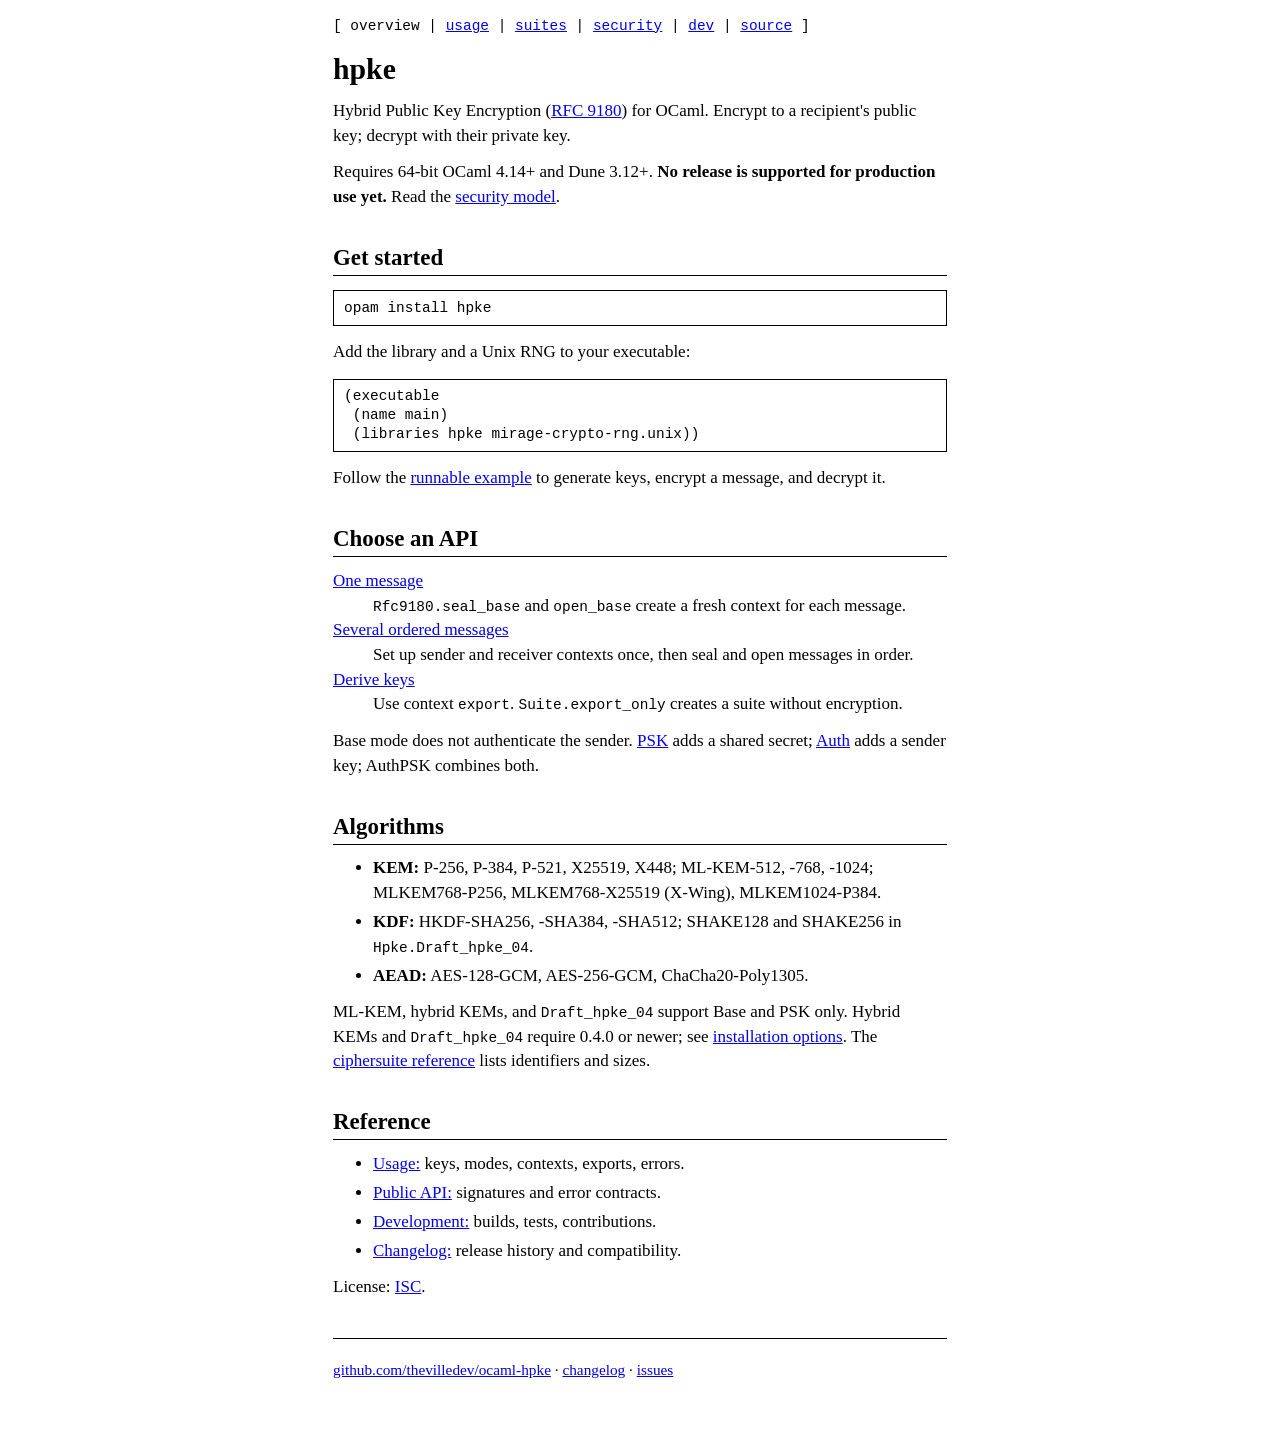
==== commit 72ff7cd1: "chore: prep release v0.4.0 Date the changelog for 0.4.0, the stable release of the hybrid KEMs and D" ====
--- a/website/index.html
+++ b/website/index.html
@@ -86,7 +86,7 @@
       </ul>
       <p>
         ML-KEM, hybrid KEMs, and <code>Draft_hpke_04</code> support Base and PSK only.
-        Hybrid KEMs and <code>Draft_hpke_04</code> require 0.4.0-rc1;
+        Hybrid KEMs and <code>Draft_hpke_04</code> require 0.4.0 or newer;
         see <a href="usage.html#install">installation options</a>.
         The <a href="suites.html">ciphersuite reference</a> lists identifiers and sizes.
       </p>
